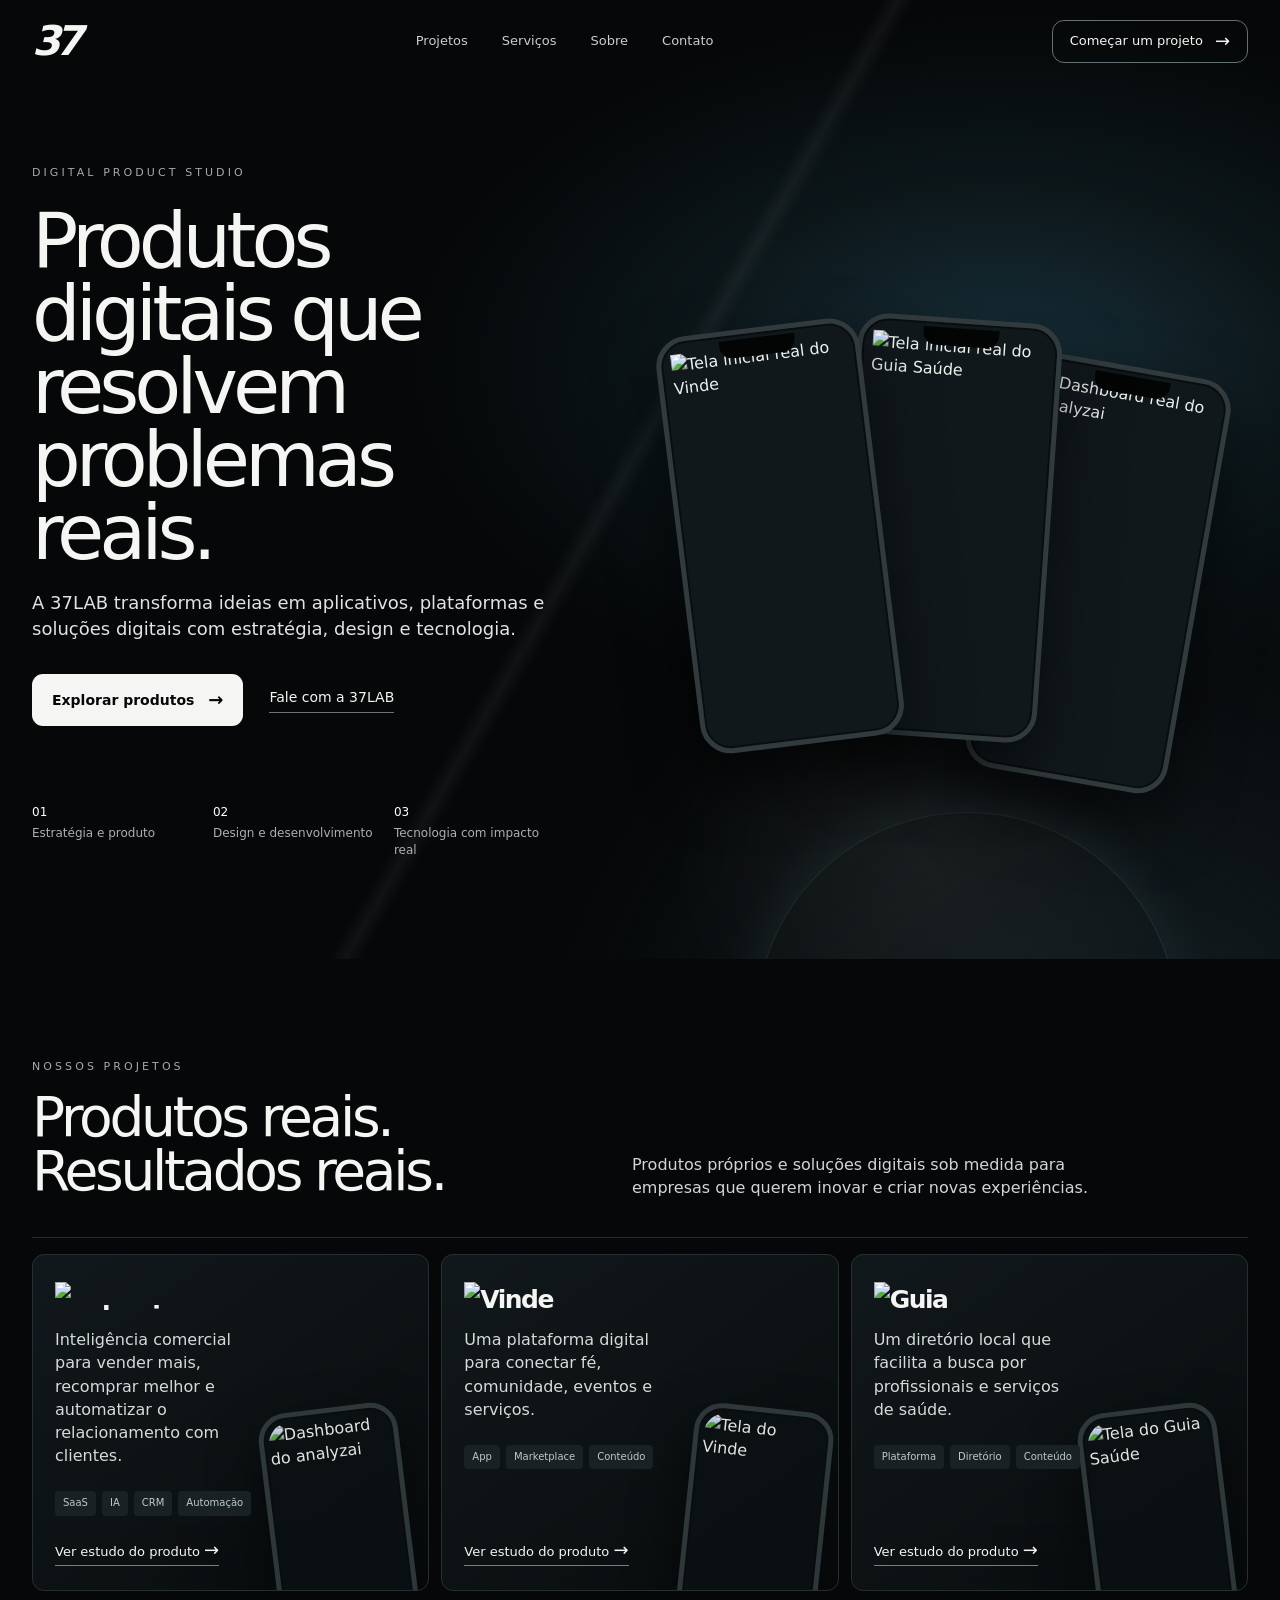
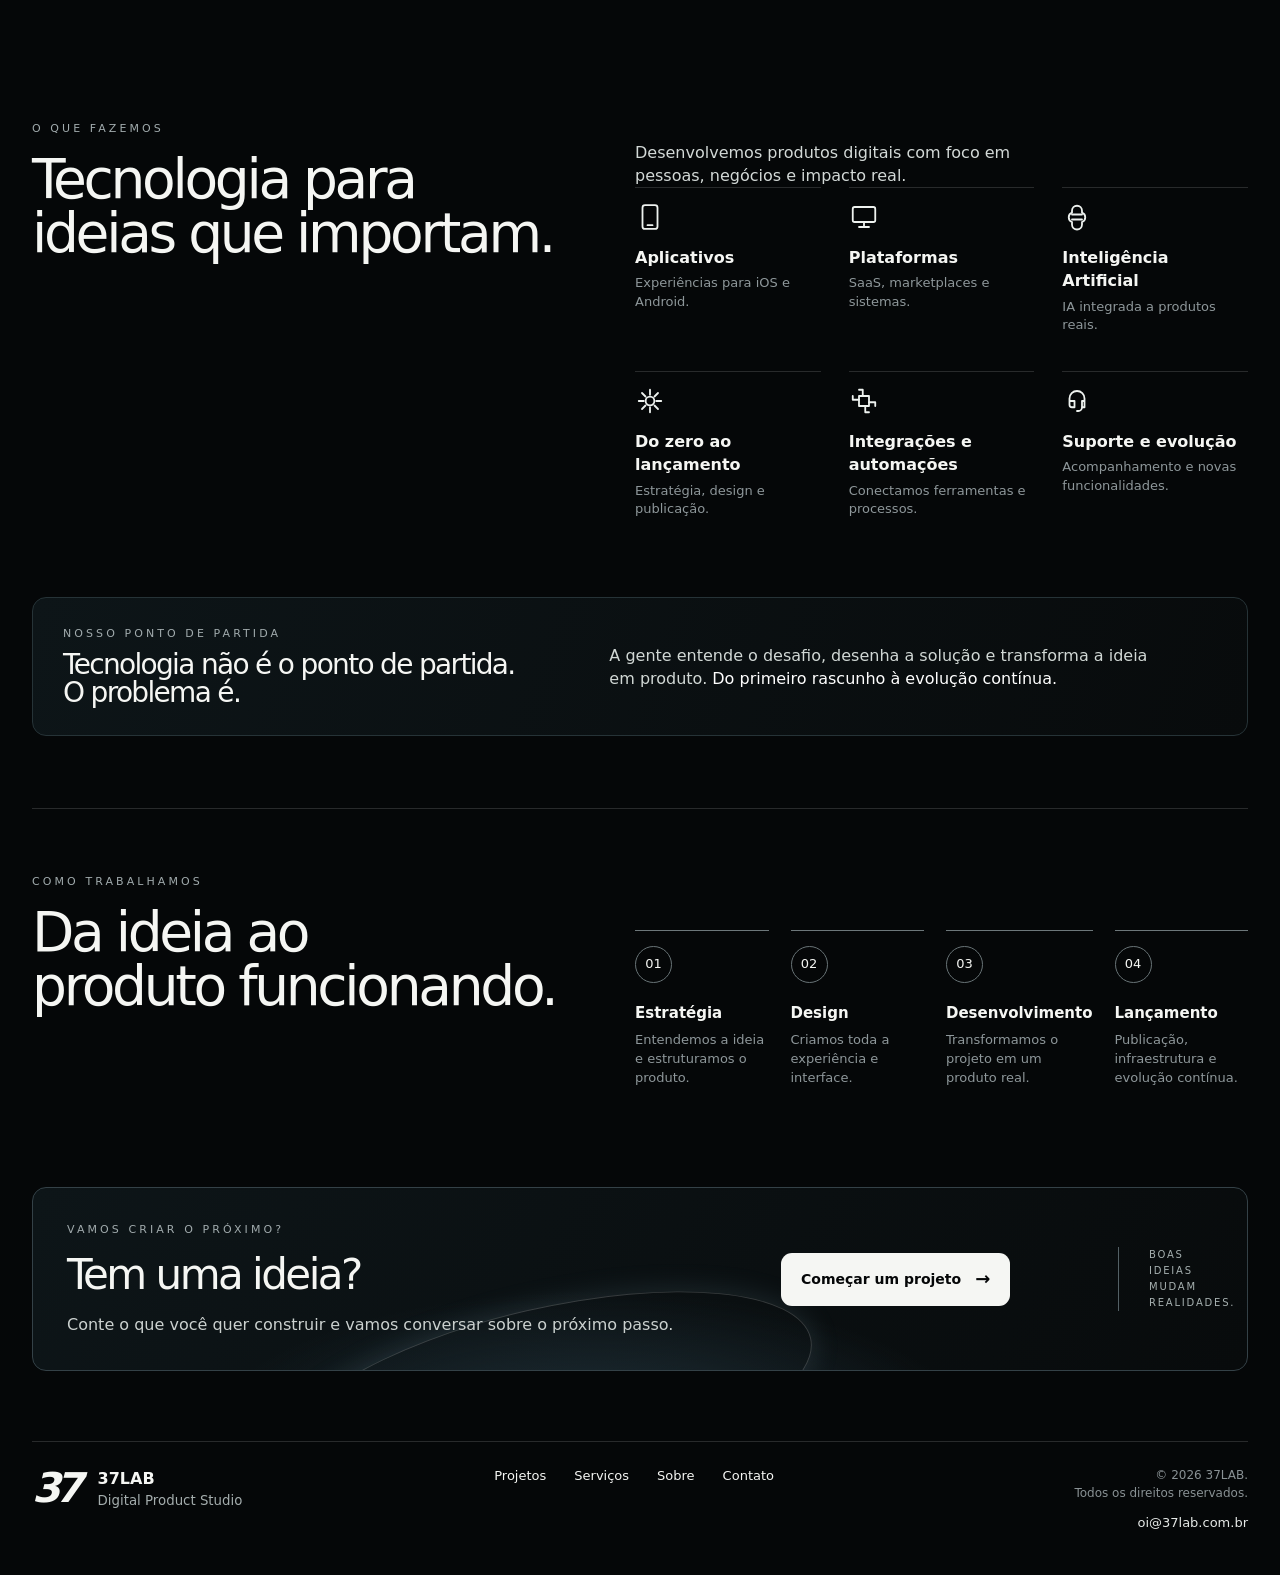
==== public/index.html @ 58f4b23b "analyzai: telas reais do painel no estudo de caso e na home - 9 telas do painel no celular (Dashboar" ====
<!doctype html>
<html lang="pt-BR">
<head>
  <meta charset="UTF-8" />
  <meta name="viewport" content="width=device-width, initial-scale=1.0" />
  <meta name="description" content="37LAB transforma ideias em aplicativos, plataformas e soluções digitais com estratégia, design e tecnologia." />
  <meta name="theme-color" content="#050708" />
  <meta property="og:type" content="website" />
  <meta property="og:title" content="37LAB — Produtos digitais que resolvem problemas reais" />
  <meta property="og:description" content="37LAB transforma ideias em aplicativos, plataformas e soluções digitais com estratégia, design e tecnologia." />
  <meta property="og:site_name" content="37LAB" />
  <meta name="twitter:card" content="summary_large_image" />
  <link rel="canonical" href="https://37lab.com.br/" />
  <link rel="icon" href="/favicon.svg" type="image/svg+xml" />
  <link rel="icon" href="/favicon.ico" sizes="any" />
  <link rel="icon" href="/favicon.png" type="image/png" sizes="192x192" />
  <link rel="apple-touch-icon" href="/favicon.png" sizes="192x192" />
  <link rel="shortcut icon" href="/favicon.ico" />
  <link rel="stylesheet" href="/site-fixes.css" />
  <link rel="stylesheet" href="/home-real.css" />
  <meta property="og:url" content="https://37lab.com.br/" />
  <meta property="og:image" content="https://37lab.com.br/og-image.png" />
  <script type="application/ld+json">
    {"@context":"https://schema.org","@type":"Organization","name":"37LAB","url":"https://37lab.com.br/","description":"Estúdio digital de produtos, aplicativos e plataformas.","email":"oi@37lab.com.br","sameAs":[]}
  </script>
  <!-- Google tag (gtag.js) -->
  <script async src="https://www.googletagmanager.com/gtag/js?id=G-6F1YK4T3TE"></script>
  <script>
    window.dataLayer = window.dataLayer || [];
    function gtag(){dataLayer.push(arguments);}
    gtag('js', new Date());
    gtag('config', 'G-6F1YK4T3TE');
  </script>
  <title>37LAB — Digital Product Studio</title>
  <style>
    :root{--bg:#050708;--surface:#0c1012;--surface2:#101619;--line:rgba(255,255,255,.14);--muted:#8e979a;--white:#f5f6f3;--blue:#5fa8ff;--gold:#cba47b;--max:1240px}
    *{box-sizing:border-box}html{scroll-behavior:smooth}body{margin:0;background:var(--bg);color:var(--white);font-family:Inter,ui-sans-serif,system-ui,-apple-system,BlinkMacSystemFont,"Segoe UI",sans-serif;font-size:16px;line-height:1.45}a{color:inherit;text-decoration:none}button{font:inherit;color:inherit;background:none;border:0;cursor:pointer}.wrap{width:min(var(--max),calc(100% - 64px));margin:0 auto}.eyebrow{font-size:11px;letter-spacing:.28em;text-transform:uppercase;color:#a1abad}.arrow{font-size:18px;line-height:0;transition:transform .25s}.link:hover .arrow,.button:hover .arrow{transform:translateX(4px)}
    header{position:absolute;z-index:5;top:0;left:0;right:0;padding:20px 0}.nav{display:flex;align-items:center;justify-content:space-between}.brand{font-size:41px;line-height:.75;font-weight:900;letter-spacing:-.14em;font-style:italic}.navlinks{display:flex;gap:34px;font-size:13px;color:#dfe3e2}.navlinks a{opacity:.9;transition:opacity .2s}.navlinks a:hover{opacity:1}.outline{border:1px solid #657074;border-radius:12px;padding:11px 17px;font-size:13px;display:inline-flex;gap:12px;align-items:center;transition:background .2s,border-color .2s}.outline:hover{background:#fff;color:#050708;border-color:#fff}
    .hero{min-height:670px;position:relative;overflow:hidden;display:flex;align-items:center;background:radial-gradient(ellipse at 78% 38%,#18303a 0,#0c1619 22%,transparent 42%),radial-gradient(ellipse at 86% 120%,#172226 0,transparent 37%),#050708}.hero:after{content:"";position:absolute;inset:0;opacity:.32;background:linear-gradient(120deg,transparent 48%,rgba(255,255,255,.14) 49%,transparent 50%),radial-gradient(ellipse at 72% 90%,#333 0,transparent 20%);pointer-events:none}.hero-grid{position:relative;z-index:1;display:grid;grid-template-columns:43% 57%;align-items:center;gap:18px;padding-top:65px}.hero-copy{max-width:545px}.hero h1{font-size:clamp(48px,6vw,80px);line-height:.95;letter-spacing:-.065em;font-weight:450;margin:24px 0 20px}.hero p{font-size:18px;color:#e0e4e2;max-width:520px;margin:0 0 32px}.actions{display:flex;gap:26px;align-items:center}.primary{background:var(--white);color:#050708;border-radius:11px;padding:16px 20px;display:inline-flex;align-items:center;gap:14px;font-size:14px;font-weight:600;transition:transform .2s}.primary:hover{transform:translateY(-2px)}.text-link{font-size:14px;border-bottom:1px solid #6c7477;padding-bottom:4px}.hero-note{display:grid;grid-template-columns:repeat(3,1fr);gap:20px;margin-top:78px}.hero-note div{font-size:12px;color:#aab1b1}.hero-note b{display:block;color:#fff;font-weight:500;margin-bottom:3px}
    .phones{position:relative;height:530px;display:flex;align-items:center;justify-content:center;transform:translateX(2%)}.phone{position:absolute;width:205px;height:420px;border-radius:31px;background:#11181c;border:5px solid #313b3e;box-shadow:0 30px 65px rgba(0,0,0,.6),inset 0 0 0 2px #0a0d0e;padding:12px 10px;color:#edf1ee;overflow:hidden}.phone:before{content:"";position:absolute;top:5px;left:50%;transform:translateX(-50%);width:76px;height:18px;border-radius:0 0 13px 13px;background:#030404;z-index:2}.phone.one{transform:rotate(-7deg) translate(-155px,5px);z-index:3}.phone.two{transform:rotate(4deg) translate(15px,15px);z-index:2}.phone.three{transform:rotate(10deg) translate(173px,32px);z-index:1}.screen{height:100%;border-radius:22px;padding:31px 11px 10px;background:linear-gradient(170deg,#1e2d35,#091013 62%);font-size:10px}.screen h3{font-size:19px;letter-spacing:-.05em;margin:11px 0 6px}.screen .small{font-size:9px;color:#b9c0c0}.mini-logo{font-size:16px;font-weight:700}.mini-logo span{color:var(--blue)}.screen-grid{display:grid;grid-template-columns:1fr 1fr;gap:7px;margin-top:22px}.tile{padding:16px 5px 12px;text-align:center;border-radius:7px;background:#f3f4ef;color:#1a2527;font-size:9px}.tile:nth-child(2){color:#5477b9}.tile:nth-child(3){color:#4576cc}.tile:nth-child(4){color:#2c3436}.screen-card{background:#151f24;border-radius:8px;padding:12px;margin-top:14px}.screen-card strong{display:block;font-size:12px;margin-bottom:7px}.chart{height:70px;display:flex;align-items:end;gap:4px;border-bottom:1px solid #40525a;padding:0 7px}.bar{width:15%;background:var(--blue);border-radius:3px 3px 0 0;opacity:.9}.bar:nth-child(1){height:30%}.bar:nth-child(2){height:48%}.bar:nth-child(3){height:42%}.bar:nth-child(4){height:68%}.bar:nth-child(5){height:82%}.bar:nth-child(6){height:100%}.guide .screen{background:linear-gradient(170deg,#10233a,#091013 70%)}.guide .tile{font-size:8px;padding:13px 2px}.guide .screen-card{background:#f0f3f1;color:#17242b}.guide .screen-card strong{font-size:10px}.vinde .screen{background:linear-gradient(155deg,#e8ddd1,#1c1d1b 68%)}.vinde .screen h3{font-size:18px}.vinde .tile{background:#f8f8f5}
    section{padding:100px 0}.section-head{display:grid;grid-template-columns:1fr 1.1fr;gap:40px;align-items:end;margin-bottom:38px}.section-head h2,.split h2{font-size:clamp(35px,4.3vw,57px);line-height:.98;letter-spacing:-.06em;font-weight:450;margin:16px 0 0}.section-head p{color:#d1d6d5;margin:0;max-width:500px}.projects{border-top:1px solid var(--line);padding-top:16px;display:grid;grid-template-columns:repeat(3,1fr);gap:12px}.project{min-height:280px;border:1px solid #263034;border-radius:12px;background:linear-gradient(145deg,#11181b,#090c0d);padding:27px 22px;position:relative;overflow:hidden;transition:transform .25s,border-color .25s}.project:hover{transform:translateY(-5px);border-color:#5b6b70}.project h3{font-size:25px;margin:0 0 18px;letter-spacing:-.06em}.project h3 em{font-style:normal;color:var(--blue)}.project:nth-child(2) h3 em{color:var(--gold)}.project p{max-width:170px;color:#d6dbd9;margin:0}.tags{display:flex;gap:6px;flex-wrap:wrap;margin-top:24px}.tag{font-size:10px;color:#c0c9c8;background:#192125;padding:5px 8px;border-radius:4px}.project .link{position:absolute;bottom:24px;left:22px;font-size:13px;border-bottom:1px solid #778081;padding-bottom:3px}
    .services{padding-top:30px}.split{display:grid;grid-template-columns:1fr 1.15fr;gap:70px;align-items:start}.split p{color:#d3d9d7;max-width:430px;margin:20px 0 0}.service-grid{display:grid;grid-template-columns:repeat(3,1fr);gap:36px 28px}.service{border-top:1px solid var(--line);padding-top:14px}.service .icon{font-size:26px;margin-bottom:14px}.service h3{font-size:16px;margin:0 0 5px}.service p{font-size:13px;color:var(--muted);margin:0}.process{border-top:1px solid var(--line);margin-top:72px;padding-top:65px}.steps{display:grid;grid-template-columns:repeat(4,1fr);gap:22px;margin-top:40px}.step{border-top:1px solid #6d777a;padding-top:15px}.num{display:flex;align-items:center;justify-content:center;width:37px;height:37px;border:1px solid #687376;border-radius:50%;font-size:13px;margin-bottom:20px}.step h3{font-size:15px;margin:0 0 6px}.step p{font-size:13px;color:var(--muted);margin:0;max-width:190px}
    .cta{padding:0 0 54px}.cta-box{border:1px solid #344147;border-radius:14px;min-height:166px;padding:34px;display:flex;align-items:center;justify-content:space-between;gap:24px;overflow:hidden;position:relative;background:radial-gradient(ellipse at 46% 140%,#22343d 0,transparent 42%),linear-gradient(120deg,#0d1518,#080b0c)}.cta-box:after{content:"";position:absolute;width:540px;height:180px;border:1px solid rgba(255,255,255,.18);border-radius:50%;left:20%;bottom:-120px;transform:rotate(-13deg);box-shadow:0 0 30px rgba(155,203,220,.15)}.cta-box>*{position:relative;z-index:1}.cta-box h2{font-size:42px;letter-spacing:-.06em;font-weight:450;margin:7px 0}.cta-box p{color:#cbd1cf;margin:0}.cta-note{font-size:10px;letter-spacing:.18em;text-transform:uppercase;color:#a6b0b0;max-width:95px;line-height:1.6;border-left:1px solid #536065;padding-left:30px}.footer{padding:16px 0 42px}.footer-row{border-top:1px solid var(--line);padding-top:25px;display:grid;grid-template-columns:1.2fr 1fr 1fr;align-items:start;gap:25px}.footer-brand{display:flex;gap:20px;align-items:center}.footer-brand small{color:#a4adad;display:block}.footer-links{display:flex;gap:28px;font-size:13px}.copyright{color:#899194;font-size:12px;text-align:right}.social{display:flex;gap:16px;justify-content:flex-end;margin-top:12px}.social a{font-size:13px;color:#e5e8e6}
    @media(max-width:900px){.wrap{width:min(var(--max),calc(100% - 36px))}.navlinks{display:none}.hero{min-height:930px;align-items:start}.hero-grid{display:block;padding-top:125px}.hero-copy{max-width:600px}.hero h1{font-size:clamp(52px,12vw,76px)}.hero p{font-size:16px}.phones{height:450px;margin-top:15px;transform:translateX(7%)}.phone{width:160px;height:330px;border-radius:25px}.phone.one{transform:rotate(-7deg) translate(-110px,5px)}.phone.two{transform:rotate(4deg) translate(5px,15px)}.phone.three{transform:rotate(10deg) translate(120px,32px)}.screen{border-radius:17px;padding:24px 7px 8px;font-size:8px}.screen h3{font-size:14px}.screen-grid{gap:4px;margin-top:13px}.tile{padding:10px 2px 8px;font-size:7px}.section-head,.split{grid-template-columns:1fr;gap:18px}.projects{grid-template-columns:1fr}.project{min-height:250px}.service-grid{grid-template-columns:repeat(2,1fr)}.steps{grid-template-columns:repeat(2,1fr);gap:28px}.cta-box{align-items:flex-start;flex-direction:column}.cta-note{border-left:0;border-top:1px solid #536065;padding:13px 0 0;max-width:none}.footer-row{grid-template-columns:1fr}.copyright{text-align:left}.social{justify-content:flex-start}}
    .menu-toggle{display:none;width:42px;height:38px;border:1px solid #657074;border-radius:10px;align-items:center;justify-content:center;font-size:20px}.mobile-menu{display:none}.reveal{opacity:0;transform:translateY(22px);transition:opacity .8s ease,transform .8s ease}.reveal.is-visible{opacity:1;transform:none}.project,.service,.step{transition:transform .35s ease,border-color .35s ease,background .35s ease}.project:hover{box-shadow:0 18px 45px rgba(0,0,0,.25)}.service:hover{transform:translateY(-5px)}.service:hover .icon{color:var(--blue)}.icon{width:30px;height:30px;color:#eef2ef}.icon svg{display:block;width:100%;height:100%;fill:none;stroke:currentColor;stroke-width:1.45;stroke-linecap:round;stroke-linejoin:round}.bar{animation:grow 1.2s cubic-bezier(.2,.75,.25,1) both;transform-origin:bottom}.bar:nth-child(2){animation-delay:.08s}.bar:nth-child(3){animation-delay:.16s}.bar:nth-child(4){animation-delay:.24s}.bar:nth-child(5){animation-delay:.32s}.bar:nth-child(6){animation-delay:.4s}@keyframes grow{from{transform:scaleY(0)}to{transform:scaleY(1)}}@keyframes float{0%,100%{translate:0 0}50%{translate:0 -8px}}.phone.one{animation:float 6s ease-in-out infinite}.phone.two{animation:float 6s ease-in-out -1.5s infinite}.phone.three{animation:float 6s ease-in-out -3s infinite}.hero:before{content:"";position:absolute;width:420px;height:420px;border-radius:50%;border:1px solid rgba(130,190,205,.14);right:8%;bottom:-275px;box-shadow:0 0 55px rgba(140,200,220,.1);transform:rotate(-20deg);pointer-events:none}.positioning{margin-top:78px;border:1px solid #263337;border-radius:14px;padding:28px 30px;background:linear-gradient(110deg,#0d1518,#080b0c);display:grid;grid-template-columns:1fr 1.2fr;gap:40px;align-items:center}.positioning h3{font-size:28px;line-height:1;letter-spacing:-.06em;font-weight:450;margin:9px 0 0}.positioning p{color:#d1d8d5;max-width:560px;margin:0;font-size:16px}.positioning p strong{color:#fff;font-weight:500}.primary:focus-visible,.outline:focus-visible,.text-link:focus-visible,.navlinks a:focus-visible,.menu-toggle:focus-visible{outline:2px solid var(--blue);outline-offset:4px}
    @media(max-width:900px){.menu-toggle{display:inline-flex}.navlinks{display:none}.mobile-menu{position:absolute;top:69px;left:18px;right:18px;padding:12px;border:1px solid #2f3b3f;border-radius:13px;background:rgba(8,12,14,.96);box-shadow:0 20px 50px rgba(0,0,0,.4)}.mobile-menu.open{display:grid}.mobile-menu a{padding:13px 10px;border-bottom:1px solid rgba(255,255,255,.08);font-size:14px}.mobile-menu a:last-child{border-bottom:0}.hero:before{right:-180px}.positioning{grid-template-columns:1fr;gap:14px;margin-top:54px}}
    @media(max-width:520px){.wrap{width:calc(100% - 28px)}header{padding:15px 0}.brand{font-size:34px}.outline{padding:9px 11px;font-size:11px}.hero{min-height:820px}.hero-grid{padding-top:100px}.hero h1{font-size:49px}.actions{align-items:flex-start;flex-direction:column;gap:17px}.hero-note{margin-top:48px;gap:8px}.hero-note div{font-size:10px}.phones{height:350px;margin-top:0;transform:translateX(11%)}.phone{width:124px;height:255px;border-width:3px;border-radius:19px;padding:7px}.phone.one{transform:rotate(-7deg) translate(-83px,5px)}.phone.two{transform:rotate(4deg) translate(4px,15px)}.phone.three{transform:rotate(10deg) translate(88px,27px)}.screen{border-radius:14px;padding:18px 5px 5px}.screen h3{font-size:11px;margin:7px 0 4px}.mini-logo{font-size:11px}.screen-card{padding:6px;margin-top:7px}.screen-card strong{font-size:8px}.chart{height:42px}.section-head h2,.split h2{font-size:42px}.section-head p{font-size:14px}.service-grid{grid-template-columns:1fr}.steps{grid-template-columns:1fr}.positioning{padding:22px}.positioning h3{font-size:25px}.positioning p{font-size:14px}.cta-box{padding:24px}.cta-box h2{font-size:37px}.footer-links{flex-wrap:wrap;gap:15px}}
    body{overflow-x:hidden}.project h3,.project p,.project .tags{position:relative;z-index:2}.project .link{z-index:3}.project-art{position:absolute;right:16px;bottom:-96px;width:140px;border:5px solid #313b3e;border-radius:28px;padding:5px;background:#0b1113;transform:rotate(-7deg);box-shadow:0 22px 50px rgba(0,0,0,.6),inset 0 0 0 2px #0a0d0e;transition:transform .45s ease}.project-art img{display:block;width:100%;height:auto;border-radius:21px}.project:nth-child(2) .project-art{transform:rotate(6deg)}.project:hover .project-art{transform:rotate(-4deg) translateY(-10px)}.project:nth-child(2):hover .project-art{transform:rotate(3deg) translateY(-10px)}.project-art{z-index:0;opacity:.92}.project .tags{max-width:215px}.project p{max-width:205px}.service p{max-width:240px}.hero-copy,.section-head,.split,.cta-box,.footer-row{min-width:0}@media(max-width:700px){.project{padding-bottom:78px}.project-art{right:14px;bottom:-70px;width:112px;border-width:4px;border-radius:22px;padding:4px;opacity:.9}.project-art img{border-radius:16px}.project .link{bottom:22px}.section-head h2,.split h2{max-width:100%;overflow-wrap:anywhere}.cta-box .primary{max-width:100%;white-space:normal}}
    .project h3 .product-logo{display:block;height:28px;width:auto}.project{padding-bottom:74px}@media(min-width:901px) and (max-width:1240px){.project{padding-bottom:180px}.project .link{position:relative;left:auto;bottom:auto;display:inline-block;margin-top:24px}.project-art{width:118px;right:22px;bottom:-110px;border-width:4px;border-radius:24px;padding:4px}.project-art img{border-radius:18px}}
    @media(prefers-reduced-motion:reduce){html{scroll-behavior:auto}.reveal{opacity:1;transform:none;transition:none}.phone,.bar{animation:none}.project-art{transition:none}.project,.service,.step,.primary{transition:none}}
  </style>

  <meta property="og:locale" content="pt_BR">
  <meta property="og:image:width" content="1200">
  <meta property="og:image:height" content="630">
  <meta property="og:image:alt" content="37LAB — Digital Product Studio">
</head>
<body>
  <header><div class="wrap nav"><a class="brand" href="#top" aria-label="37LAB">37</a><nav class="navlinks"><a href="#projetos">Projetos</a><a href="#servicos">Serviços</a><a href="/sobre/">Sobre</a><a href="/contato/">Contato</a></nav><a class="outline" href="/contato/">Começar um projeto <span class="arrow">→</span></a><button class="menu-toggle" aria-label="Abrir menu" aria-expanded="false">☰</button></div><nav class="mobile-menu" aria-label="Menu mobile"><a href="#projetos">Projetos</a><a href="#servicos">Serviços</a><a href="/sobre/">Sobre</a><a href="/contato/">Contato</a></nav></header>
  <main id="top">
    <section class="hero"><div class="wrap hero-grid"><div class="hero-copy"><div class="eyebrow">Digital product studio</div><h1>Produtos digitais que resolvem problemas reais.</h1><p>A 37LAB transforma ideias em aplicativos, plataformas e soluções digitais com estratégia, design e tecnologia.</p><div class="actions"><a class="primary" href="#projetos">Explorar produtos <span class="arrow">→</span></a><a class="text-link" href="/contato/">Fale com a 37LAB</a></div><div class="hero-note"><div><b>01</b>Estratégia e produto</div><div><b>02</b>Design e desenvolvimento</div><div><b>03</b>Tecnologia com impacto real</div></div></div><div class="phones" aria-label="Mockups dos produtos Vinde, analyzai e Guia Saúde"><div class="phone one real-home-screen"><img src="/projetos/vinde/vinde-hoje.webp" alt="Tela inicial real do Vinde"></div><div class="phone two real-home-screen"><img src="/projetos/guia-saude/guia-home.webp" alt="Tela inicial real do Guia Saúde"></div><div class="phone three real-home-screen"><img src="/projetos/analyzai/az-app-dashboard.webp" alt="Dashboard real do analyzai"></div></div></div></section>
    <section id="projetos"><div class="wrap"><div class="section-head"><div><div class="eyebrow">Nossos projetos</div><h2>Produtos reais.<br>Resultados reais.</h2></div><p>Produtos próprios e soluções digitais sob medida para empresas que querem inovar e criar novas experiências.</p></div><div class="projects"><article class="project"><h3><img class="product-logo" src="/logos/analyzai.svg" alt="analyzai" width="112" height="28"></h3><p>Inteligência comercial para vender mais, recomprar melhor e automatizar o relacionamento com clientes.</p><div class="tags"><span class="tag">SaaS</span><span class="tag">IA</span><span class="tag">CRM</span><span class="tag">Automação</span></div><a class="link" href="projetos/analyzai/">Ver estudo do produto <span class="arrow">→</span></a><div class="project-art"><img src="/projetos/analyzai/az-app-dashboard.webp" alt="Dashboard do analyzai" loading="lazy" width="784" height="1692"></div></article><article class="project"><h3><img class="product-logo" src="/logos/vinde.svg" alt="Vinde" width="124" height="30"></h3><p>Uma plataforma digital para conectar fé, comunidade, eventos e serviços.</p><div class="tags"><span class="tag">App</span><span class="tag">Marketplace</span><span class="tag">Conteúdo</span></div><a class="link" href="projetos/vinde/">Ver estudo do produto <span class="arrow">→</span></a><div class="project-art"><img src="/projetos/vinde/vinde-hoje.webp" alt="Tela do Vinde" loading="lazy" width="784" height="1692"></div></article><article class="project"><h3><img class="product-logo" src="/logos/guia-saude.svg" alt="Guia Saúde" width="142" height="30"></h3><p>Um diretório local que facilita a busca por profissionais e serviços de saúde.</p><div class="tags"><span class="tag">Plataforma</span><span class="tag">Diretório</span><span class="tag">Conteúdo</span></div><a class="link" href="projetos/guia-saude/">Ver estudo do produto <span class="arrow">→</span></a><div class="project-art"><img src="/projetos/guia-saude/guia-home.webp" alt="Tela do Guia Saúde" loading="lazy" width="784" height="1692"></div></article></div></div></section>
    <section id="servicos" class="services"><div class="wrap"><div class="split"><div><div class="eyebrow">O que fazemos</div><h2>Tecnologia para ideias que importam.</h2></div><div><p>Desenvolvemos produtos digitais com foco em pessoas, negócios e impacto real.</p><div class="service-grid"><div class="service"><div class="icon"><svg viewBox="0 0 24 24"><rect x="6" y="2.5" width="12" height="19" rx="2"/><path d="M10 18.5h4"/></svg></div><h3>Aplicativos</h3><p>Experiências para iOS e Android.</p></div><div class="service"><div class="icon"><svg viewBox="0 0 24 24"><rect x="3" y="4" width="18" height="12" rx="1.5"/><path d="M8 20h8M12 16v4"/></svg></div><h3>Plataformas</h3><p>SaaS, marketplaces e sistemas.</p></div><div class="service"><div class="icon"><svg viewBox="0 0 24 24"><path d="M12 3a4 4 0 0 0-4 4v1.5a4 4 0 0 0 0 7.5V18a4 4 0 0 0 8 0v-2a4 4 0 0 0 0-7.5V7a4 4 0 0 0-4-4Z"/><path d="M8 10h8M8 14h8"/></svg></div><h3>Inteligência Artificial</h3><p>IA integrada a produtos reais.</p></div><div class="service"><div class="icon"><svg viewBox="0 0 24 24"><path d="M12 3v4M12 17v4M3 12h4M17 12h4M5.6 5.6l2.8 2.8M15.6 15.6l2.8 2.8M18.4 5.6l-2.8 2.8M8.4 15.6l-2.8 2.8"/><circle cx="12" cy="12" r="3.5"/></svg></div><h3>Do zero ao lançamento</h3><p>Estratégia, design e publicação.</p></div><div class="service"><div class="icon"><svg viewBox="0 0 24 24"><path d="M8 8h8v8H8z"/><path d="M3 8v3h5M21 16v-3h-5M8 3h3v5M16 21h-3v-5"/></svg></div><h3>Integrações e automações</h3><p>Conectamos ferramentas e processos.</p></div><div class="service"><div class="icon"><svg viewBox="0 0 24 24"><path d="M18 10a6 6 0 0 0-12 0v5a2 2 0 0 0 2 2h2v-5H6M18 10v7h-2v-5h2M16 17a3 3 0 0 1-3 3h-1"/></svg></div><h3>Suporte e evolução</h3><p>Acompanhamento e novas funcionalidades.</p></div></div></div></div><div class="positioning"><div><div class="eyebrow">Nosso ponto de partida</div><h3>Tecnologia não é o ponto de partida.<br>O problema é.</h3></div><p>A gente entende o desafio, desenha a solução e transforma a ideia em produto. <strong>Do primeiro rascunho à evolução contínua.</strong></p></div><div class="process" id="sobre"><div class="eyebrow">Como trabalhamos</div><div class="split"><h2>Da ideia ao<br>produto funcionando.</h2><div class="steps"><div class="step"><div class="num">01</div><h3>Estratégia</h3><p>Entendemos a ideia e estruturamos o produto.</p></div><div class="step"><div class="num">02</div><h3>Design</h3><p>Criamos toda a experiência e interface.</p></div><div class="step"><div class="num">03</div><h3>Desenvolvimento</h3><p>Transformamos o projeto em um produto real.</p></div><div class="step"><div class="num">04</div><h3>Lançamento</h3><p>Publicação, infraestrutura e evolução contínua.</p></div></div></div></div></div></section>
    <section id="contato" class="cta"><div class="wrap"><div class="cta-box"><div><div class="eyebrow">Vamos criar o próximo?</div><h2>Tem uma ideia?</h2><p>Conte o que você quer construir e vamos conversar sobre o próximo passo.</p></div><a class="primary" href="/contato/">Começar um projeto <span class="arrow">→</span></a><div class="cta-note">Boas ideias<br>mudam<br>realidades.</div></div></div></section>
  </main>
  <footer class="footer"><div class="wrap footer-row"><div class="footer-brand"><div class="brand">37</div><div><strong>37LAB</strong><small>Digital Product Studio</small></div></div><nav class="footer-links"><a href="#projetos">Projetos</a><a href="#servicos">Serviços</a><a href="/sobre/">Sobre</a><a href="/contato/">Contato</a></nav><div class="copyright"><div>© 2026 37LAB.<br>Todos os direitos reservados.</div><div class="social"><a href="mailto:oi@37lab.com.br">oi@37lab.com.br</a></div></div></div></footer>
  <script>
    const menuButton=document.querySelector('.menu-toggle');
    const mobileMenu=document.querySelector('.mobile-menu');
    menuButton?.addEventListener('click',()=>{const open=mobileMenu.classList.toggle('open');menuButton.setAttribute('aria-expanded',open);menuButton.textContent=open?'×':'☰'});
    mobileMenu?.querySelectorAll('a').forEach(link=>link.addEventListener('click',()=>{mobileMenu.classList.remove('open');menuButton.setAttribute('aria-expanded','false');menuButton.textContent='☰'}));
    document.querySelectorAll('a[href^="#projetos"],a[href*="/projetos/"]').forEach(link=>link.addEventListener('click',()=>window.gtag&&gtag('event','view_project',{project_link:link.getAttribute('href')})));
    document.querySelectorAll('a[href="/contato/"],a[href^="mailto:"]').forEach(link=>link.addEventListener('click',()=>window.gtag&&gtag('event','contact_click',{contact_target:link.getAttribute('href')})));
    const revealItems=document.querySelectorAll('section,.project,.service,.step,.cta-box');
    revealItems.forEach((item,index)=>{item.classList.add('reveal');item.style.transitionDelay=(index%5)*70+'ms'});
    const observer=new IntersectionObserver(entries=>entries.forEach(entry=>{if(entry.isIntersecting){entry.target.classList.add('is-visible');observer.unobserve(entry.target)}}),{threshold:.12});
    revealItems.forEach(item=>observer.observe(item));
    const phones=document.querySelector('.phones');
    if(phones && matchMedia('(pointer:fine)').matches && !matchMedia('(prefers-reduced-motion: reduce)').matches){phones.addEventListener('pointermove',event=>{const r=phones.getBoundingClientRect();const x=(event.clientX-r.left)/r.width-.5;const y=(event.clientY-r.top)/r.height-.5;phones.style.transform=`translateX(2%) rotateY(${x*3}deg) rotateX(${-y*2}deg)`});phones.addEventListener('pointerleave',()=>phones.style.transform='translateX(2%)')}
  </script>
  <script src="/legal-links.js" defer></script>
</body>
</html>
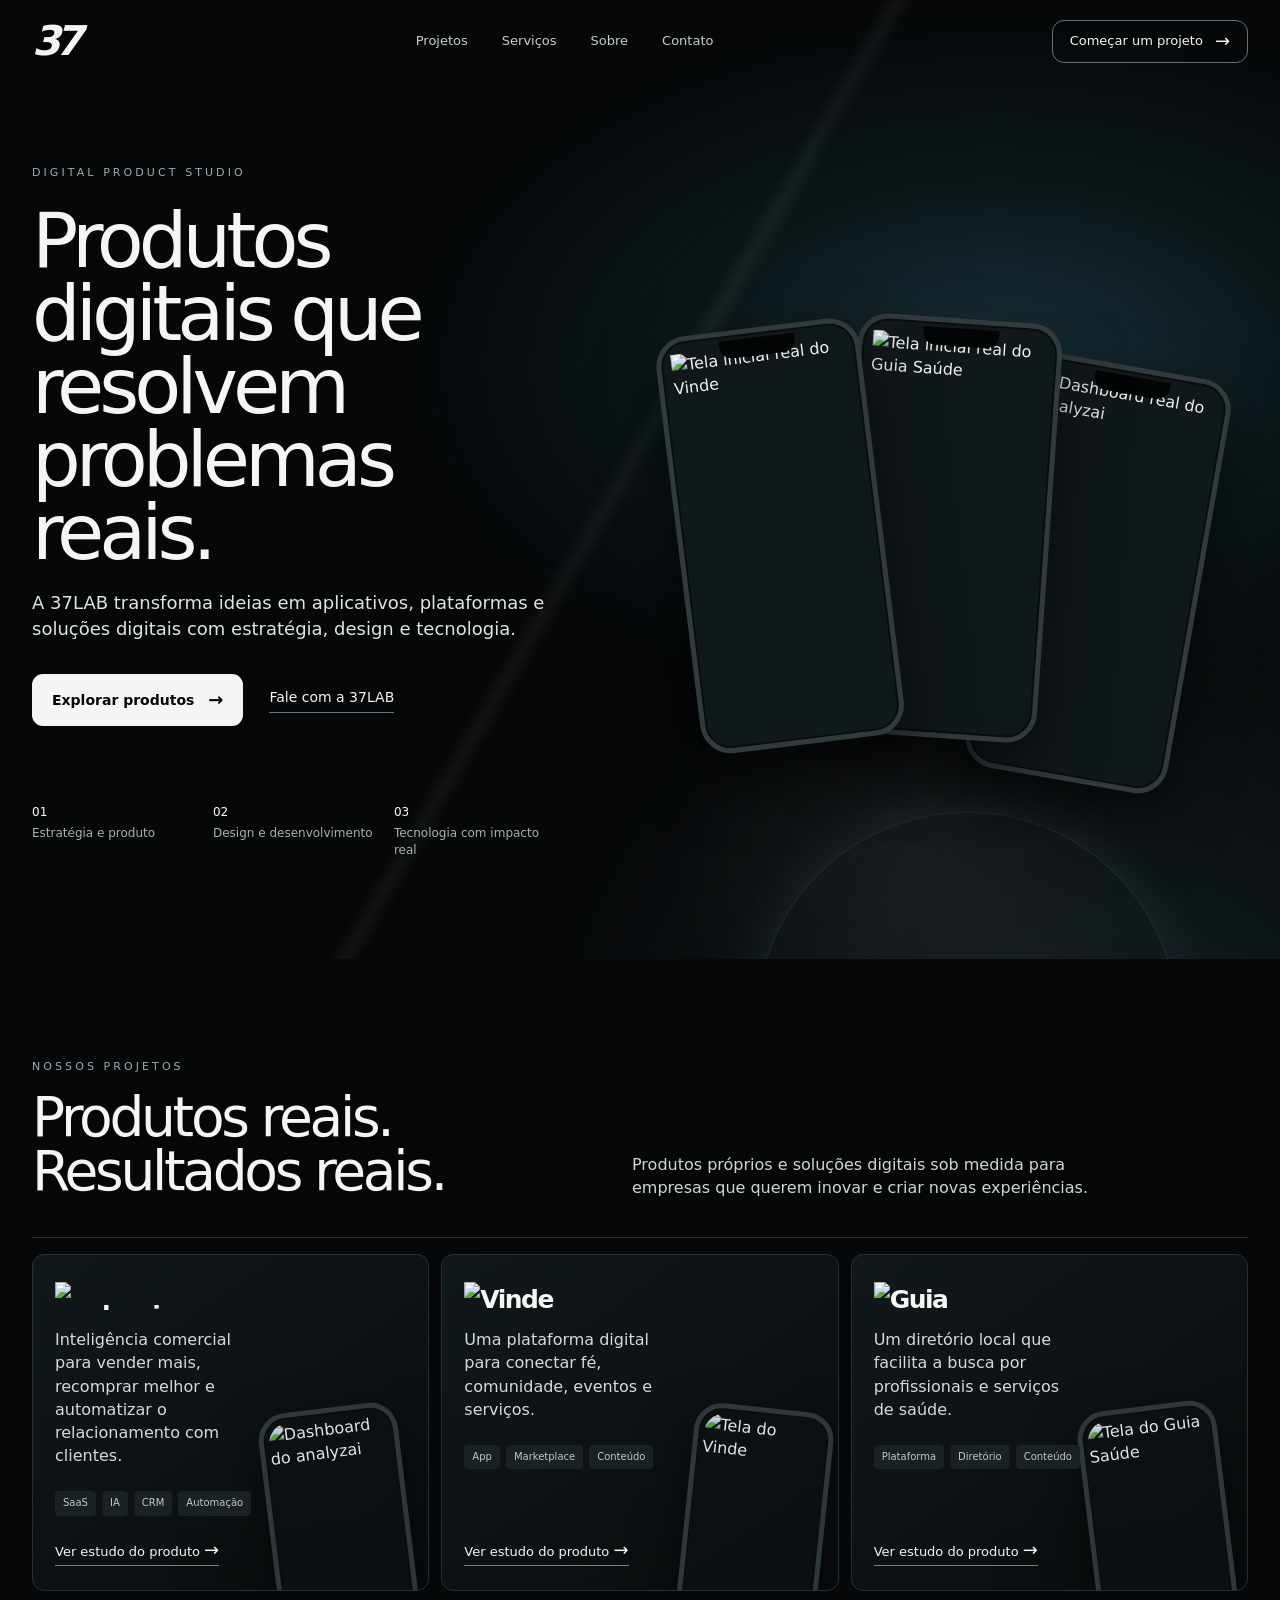
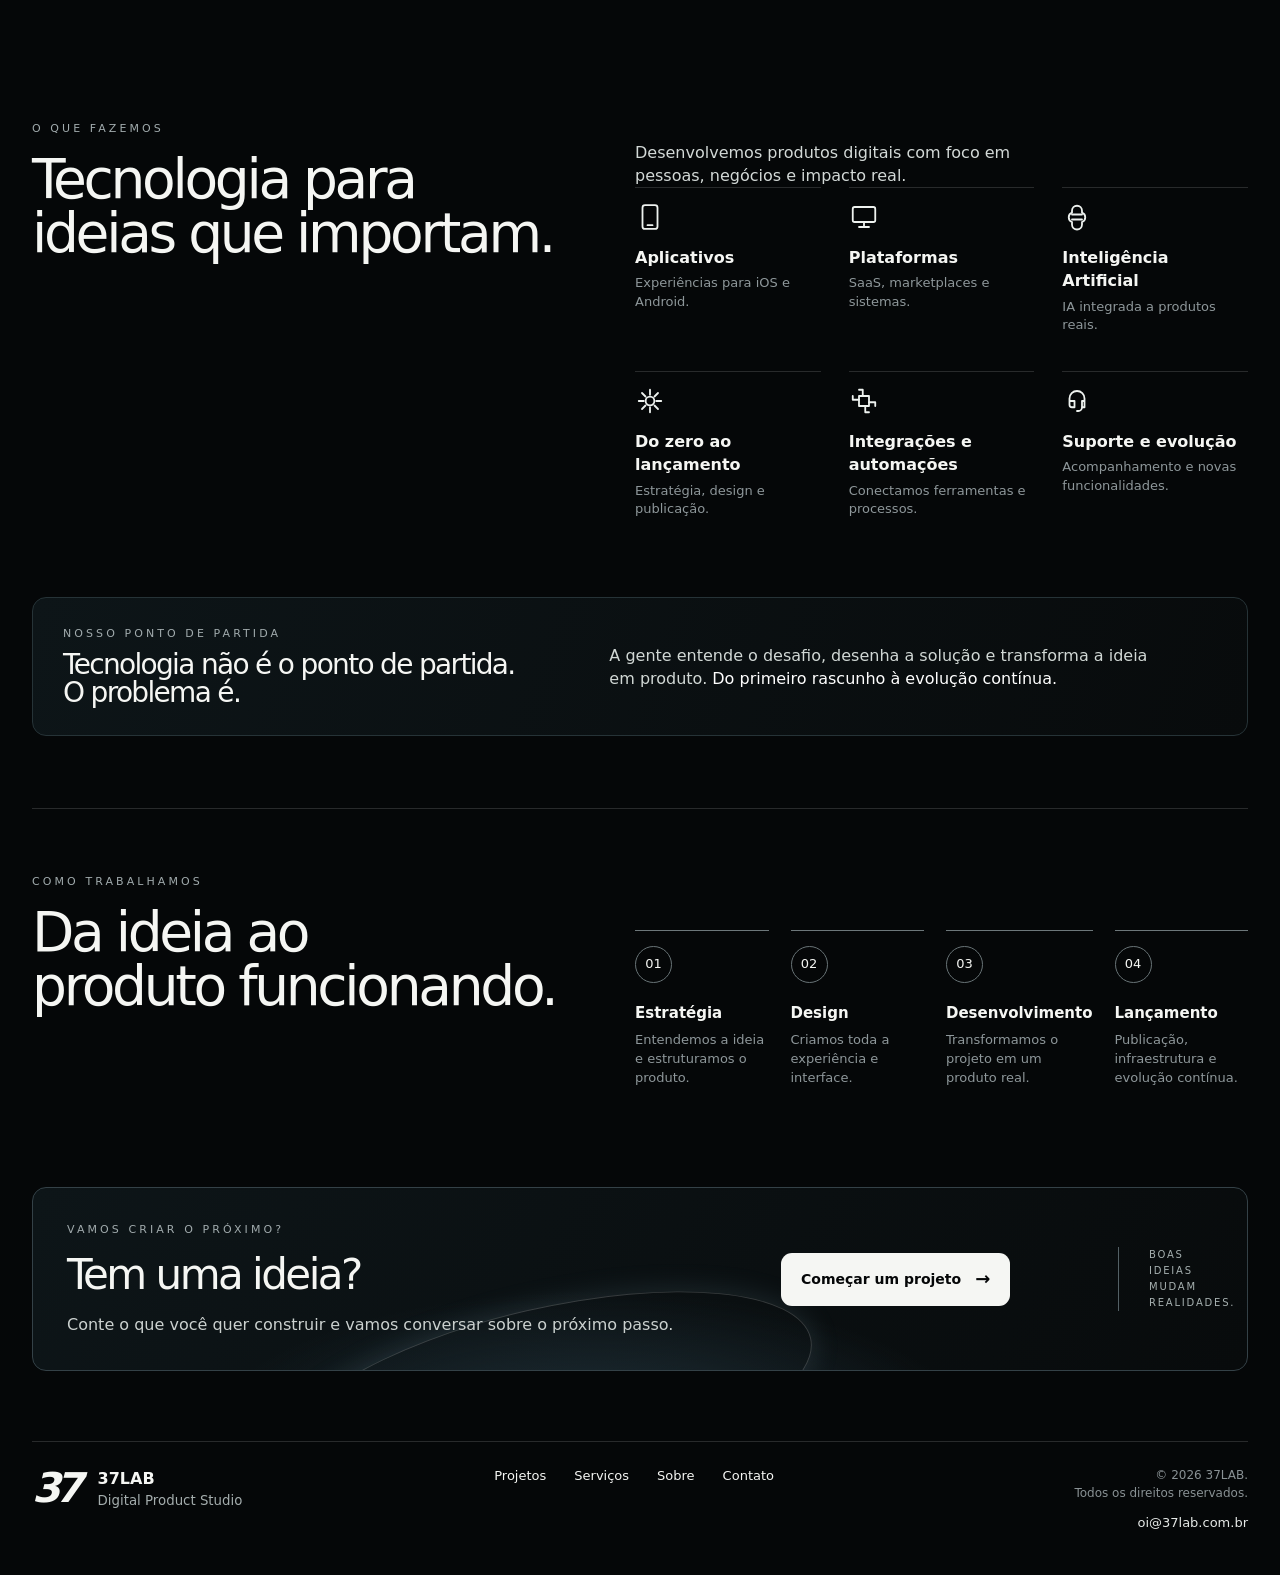
==== commit e0e7a5b7: "Guia Saúde: usa as telas do app enviadas - Substitui as capturas do site pelas 5 telas do app (iníci" ====
--- a/public/index.html
+++ b/public/index.html
@@ -58,8 +58,8 @@
 <body>
   <header><div class="wrap nav"><a class="brand" href="#top" aria-label="37LAB">37</a><nav class="navlinks"><a href="#projetos">Projetos</a><a href="#servicos">Serviços</a><a href="/sobre/">Sobre</a><a href="/contato/">Contato</a></nav><a class="outline" href="/contato/">Começar um projeto <span class="arrow">→</span></a><button class="menu-toggle" aria-label="Abrir menu" aria-expanded="false">☰</button></div><nav class="mobile-menu" aria-label="Menu mobile"><a href="#projetos">Projetos</a><a href="#servicos">Serviços</a><a href="/sobre/">Sobre</a><a href="/contato/">Contato</a></nav></header>
   <main id="top">
-    <section class="hero"><div class="wrap hero-grid"><div class="hero-copy"><div class="eyebrow">Digital product studio</div><h1>Produtos digitais que resolvem problemas reais.</h1><p>A 37LAB transforma ideias em aplicativos, plataformas e soluções digitais com estratégia, design e tecnologia.</p><div class="actions"><a class="primary" href="#projetos">Explorar produtos <span class="arrow">→</span></a><a class="text-link" href="/contato/">Fale com a 37LAB</a></div><div class="hero-note"><div><b>01</b>Estratégia e produto</div><div><b>02</b>Design e desenvolvimento</div><div><b>03</b>Tecnologia com impacto real</div></div></div><div class="phones" aria-label="Mockups dos produtos Vinde, analyzai e Guia Saúde"><div class="phone one real-home-screen"><img src="/projetos/vinde/vinde-hoje.webp" alt="Tela inicial real do Vinde"></div><div class="phone two real-home-screen"><img src="/projetos/guia-saude/guia-home.webp" alt="Tela inicial real do Guia Saúde"></div><div class="phone three real-home-screen"><img src="/projetos/analyzai/az-app-dashboard.webp" alt="Dashboard real do analyzai"></div></div></div></section>
-    <section id="projetos"><div class="wrap"><div class="section-head"><div><div class="eyebrow">Nossos projetos</div><h2>Produtos reais.<br>Resultados reais.</h2></div><p>Produtos próprios e soluções digitais sob medida para empresas que querem inovar e criar novas experiências.</p></div><div class="projects"><article class="project"><h3><img class="product-logo" src="/logos/analyzai.svg" alt="analyzai" width="112" height="28"></h3><p>Inteligência comercial para vender mais, recomprar melhor e automatizar o relacionamento com clientes.</p><div class="tags"><span class="tag">SaaS</span><span class="tag">IA</span><span class="tag">CRM</span><span class="tag">Automação</span></div><a class="link" href="projetos/analyzai/">Ver estudo do produto <span class="arrow">→</span></a><div class="project-art"><img src="/projetos/analyzai/az-app-dashboard.webp" alt="Dashboard do analyzai" loading="lazy" width="784" height="1692"></div></article><article class="project"><h3><img class="product-logo" src="/logos/vinde.svg" alt="Vinde" width="124" height="30"></h3><p>Uma plataforma digital para conectar fé, comunidade, eventos e serviços.</p><div class="tags"><span class="tag">App</span><span class="tag">Marketplace</span><span class="tag">Conteúdo</span></div><a class="link" href="projetos/vinde/">Ver estudo do produto <span class="arrow">→</span></a><div class="project-art"><img src="/projetos/vinde/vinde-hoje.webp" alt="Tela do Vinde" loading="lazy" width="784" height="1692"></div></article><article class="project"><h3><img class="product-logo" src="/logos/guia-saude.svg" alt="Guia Saúde" width="142" height="30"></h3><p>Um diretório local que facilita a busca por profissionais e serviços de saúde.</p><div class="tags"><span class="tag">Plataforma</span><span class="tag">Diretório</span><span class="tag">Conteúdo</span></div><a class="link" href="projetos/guia-saude/">Ver estudo do produto <span class="arrow">→</span></a><div class="project-art"><img src="/projetos/guia-saude/guia-home.webp" alt="Tela do Guia Saúde" loading="lazy" width="784" height="1692"></div></article></div></div></section>
+    <section class="hero"><div class="wrap hero-grid"><div class="hero-copy"><div class="eyebrow">Digital product studio</div><h1>Produtos digitais que resolvem problemas reais.</h1><p>A 37LAB transforma ideias em aplicativos, plataformas e soluções digitais com estratégia, design e tecnologia.</p><div class="actions"><a class="primary" href="#projetos">Explorar produtos <span class="arrow">→</span></a><a class="text-link" href="/contato/">Fale com a 37LAB</a></div><div class="hero-note"><div><b>01</b>Estratégia e produto</div><div><b>02</b>Design e desenvolvimento</div><div><b>03</b>Tecnologia com impacto real</div></div></div><div class="phones" aria-label="Mockups dos produtos Vinde, analyzai e Guia Saúde"><div class="phone one real-home-screen"><img src="/projetos/vinde/vinde-hoje.webp" alt="Tela inicial real do Vinde"></div><div class="phone two real-home-screen"><img src="/projetos/guia-saude/gs-home.webp" alt="Tela inicial real do Guia Saúde"></div><div class="phone three real-home-screen"><img src="/projetos/analyzai/az-app-dashboard.webp" alt="Dashboard real do analyzai"></div></div></div></section>
+    <section id="projetos"><div class="wrap"><div class="section-head"><div><div class="eyebrow">Nossos projetos</div><h2>Produtos reais.<br>Resultados reais.</h2></div><p>Produtos próprios e soluções digitais sob medida para empresas que querem inovar e criar novas experiências.</p></div><div class="projects"><article class="project"><h3><img class="product-logo" src="/logos/analyzai.svg" alt="analyzai" width="112" height="28"></h3><p>Inteligência comercial para vender mais, recomprar melhor e automatizar o relacionamento com clientes.</p><div class="tags"><span class="tag">SaaS</span><span class="tag">IA</span><span class="tag">CRM</span><span class="tag">Automação</span></div><a class="link" href="projetos/analyzai/">Ver estudo do produto <span class="arrow">→</span></a><div class="project-art"><img src="/projetos/analyzai/az-app-dashboard.webp" alt="Dashboard do analyzai" loading="lazy" width="784" height="1692"></div></article><article class="project"><h3><img class="product-logo" src="/logos/vinde.svg" alt="Vinde" width="124" height="30"></h3><p>Uma plataforma digital para conectar fé, comunidade, eventos e serviços.</p><div class="tags"><span class="tag">App</span><span class="tag">Marketplace</span><span class="tag">Conteúdo</span></div><a class="link" href="projetos/vinde/">Ver estudo do produto <span class="arrow">→</span></a><div class="project-art"><img src="/projetos/vinde/vinde-hoje.webp" alt="Tela do Vinde" loading="lazy" width="784" height="1692"></div></article><article class="project"><h3><img class="product-logo" src="/logos/guia-saude.svg" alt="Guia Saúde" width="142" height="30"></h3><p>Um diretório local que facilita a busca por profissionais e serviços de saúde.</p><div class="tags"><span class="tag">Plataforma</span><span class="tag">Diretório</span><span class="tag">Conteúdo</span></div><a class="link" href="projetos/guia-saude/">Ver estudo do produto <span class="arrow">→</span></a><div class="project-art"><img src="/projetos/guia-saude/gs-home.webp" alt="Tela do Guia Saúde" loading="lazy" width="784" height="1703"></div></article></div></div></section>
     <section id="servicos" class="services"><div class="wrap"><div class="split"><div><div class="eyebrow">O que fazemos</div><h2>Tecnologia para ideias que importam.</h2></div><div><p>Desenvolvemos produtos digitais com foco em pessoas, negócios e impacto real.</p><div class="service-grid"><div class="service"><div class="icon"><svg viewBox="0 0 24 24"><rect x="6" y="2.5" width="12" height="19" rx="2"/><path d="M10 18.5h4"/></svg></div><h3>Aplicativos</h3><p>Experiências para iOS e Android.</p></div><div class="service"><div class="icon"><svg viewBox="0 0 24 24"><rect x="3" y="4" width="18" height="12" rx="1.5"/><path d="M8 20h8M12 16v4"/></svg></div><h3>Plataformas</h3><p>SaaS, marketplaces e sistemas.</p></div><div class="service"><div class="icon"><svg viewBox="0 0 24 24"><path d="M12 3a4 4 0 0 0-4 4v1.5a4 4 0 0 0 0 7.5V18a4 4 0 0 0 8 0v-2a4 4 0 0 0 0-7.5V7a4 4 0 0 0-4-4Z"/><path d="M8 10h8M8 14h8"/></svg></div><h3>Inteligência Artificial</h3><p>IA integrada a produtos reais.</p></div><div class="service"><div class="icon"><svg viewBox="0 0 24 24"><path d="M12 3v4M12 17v4M3 12h4M17 12h4M5.6 5.6l2.8 2.8M15.6 15.6l2.8 2.8M18.4 5.6l-2.8 2.8M8.4 15.6l-2.8 2.8"/><circle cx="12" cy="12" r="3.5"/></svg></div><h3>Do zero ao lançamento</h3><p>Estratégia, design e publicação.</p></div><div class="service"><div class="icon"><svg viewBox="0 0 24 24"><path d="M8 8h8v8H8z"/><path d="M3 8v3h5M21 16v-3h-5M8 3h3v5M16 21h-3v-5"/></svg></div><h3>Integrações e automações</h3><p>Conectamos ferramentas e processos.</p></div><div class="service"><div class="icon"><svg viewBox="0 0 24 24"><path d="M18 10a6 6 0 0 0-12 0v5a2 2 0 0 0 2 2h2v-5H6M18 10v7h-2v-5h2M16 17a3 3 0 0 1-3 3h-1"/></svg></div><h3>Suporte e evolução</h3><p>Acompanhamento e novas funcionalidades.</p></div></div></div></div><div class="positioning"><div><div class="eyebrow">Nosso ponto de partida</div><h3>Tecnologia não é o ponto de partida.<br>O problema é.</h3></div><p>A gente entende o desafio, desenha a solução e transforma a ideia em produto. <strong>Do primeiro rascunho à evolução contínua.</strong></p></div><div class="process" id="sobre"><div class="eyebrow">Como trabalhamos</div><div class="split"><h2>Da ideia ao<br>produto funcionando.</h2><div class="steps"><div class="step"><div class="num">01</div><h3>Estratégia</h3><p>Entendemos a ideia e estruturamos o produto.</p></div><div class="step"><div class="num">02</div><h3>Design</h3><p>Criamos toda a experiência e interface.</p></div><div class="step"><div class="num">03</div><h3>Desenvolvimento</h3><p>Transformamos o projeto em um produto real.</p></div><div class="step"><div class="num">04</div><h3>Lançamento</h3><p>Publicação, infraestrutura e evolução contínua.</p></div></div></div></div></div></section>
     <section id="contato" class="cta"><div class="wrap"><div class="cta-box"><div><div class="eyebrow">Vamos criar o próximo?</div><h2>Tem uma ideia?</h2><p>Conte o que você quer construir e vamos conversar sobre o próximo passo.</p></div><a class="primary" href="/contato/">Começar um projeto <span class="arrow">→</span></a><div class="cta-note">Boas ideias<br>mudam<br>realidades.</div></div></div></section>
   </main>
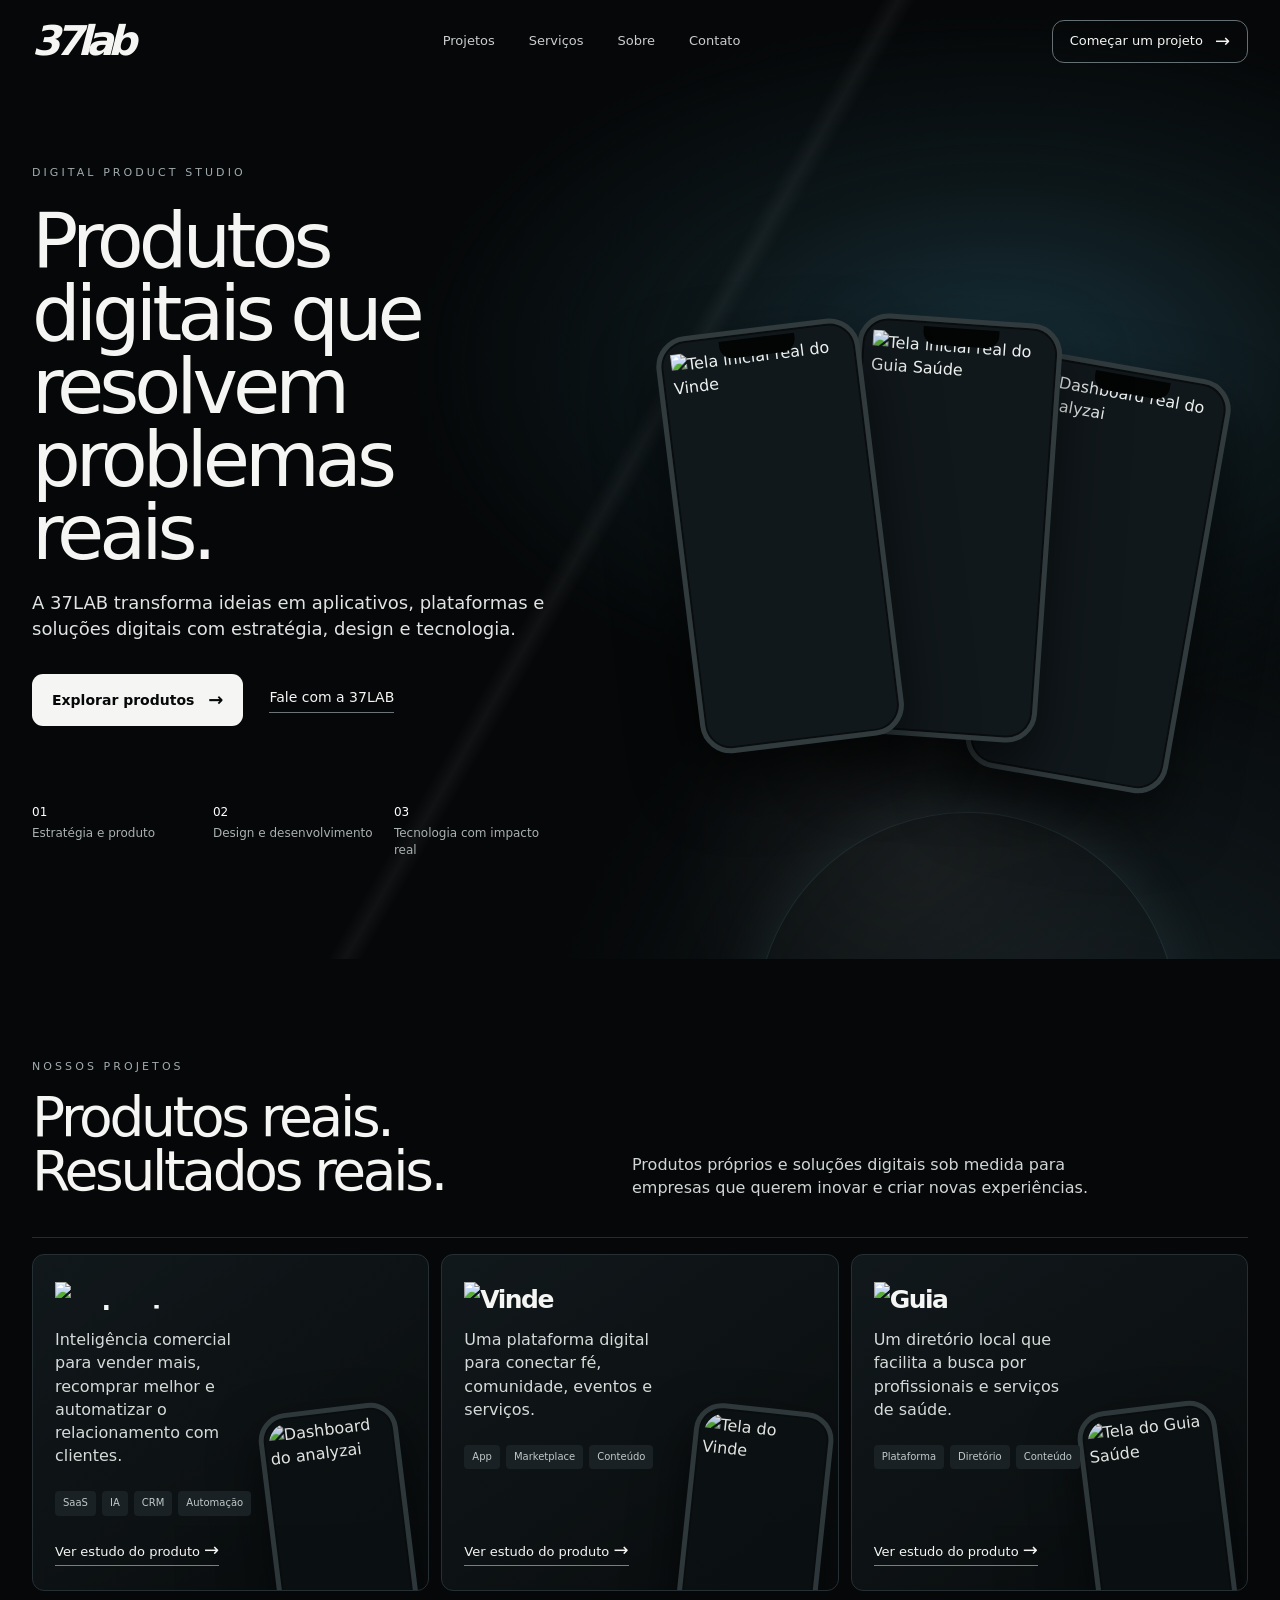
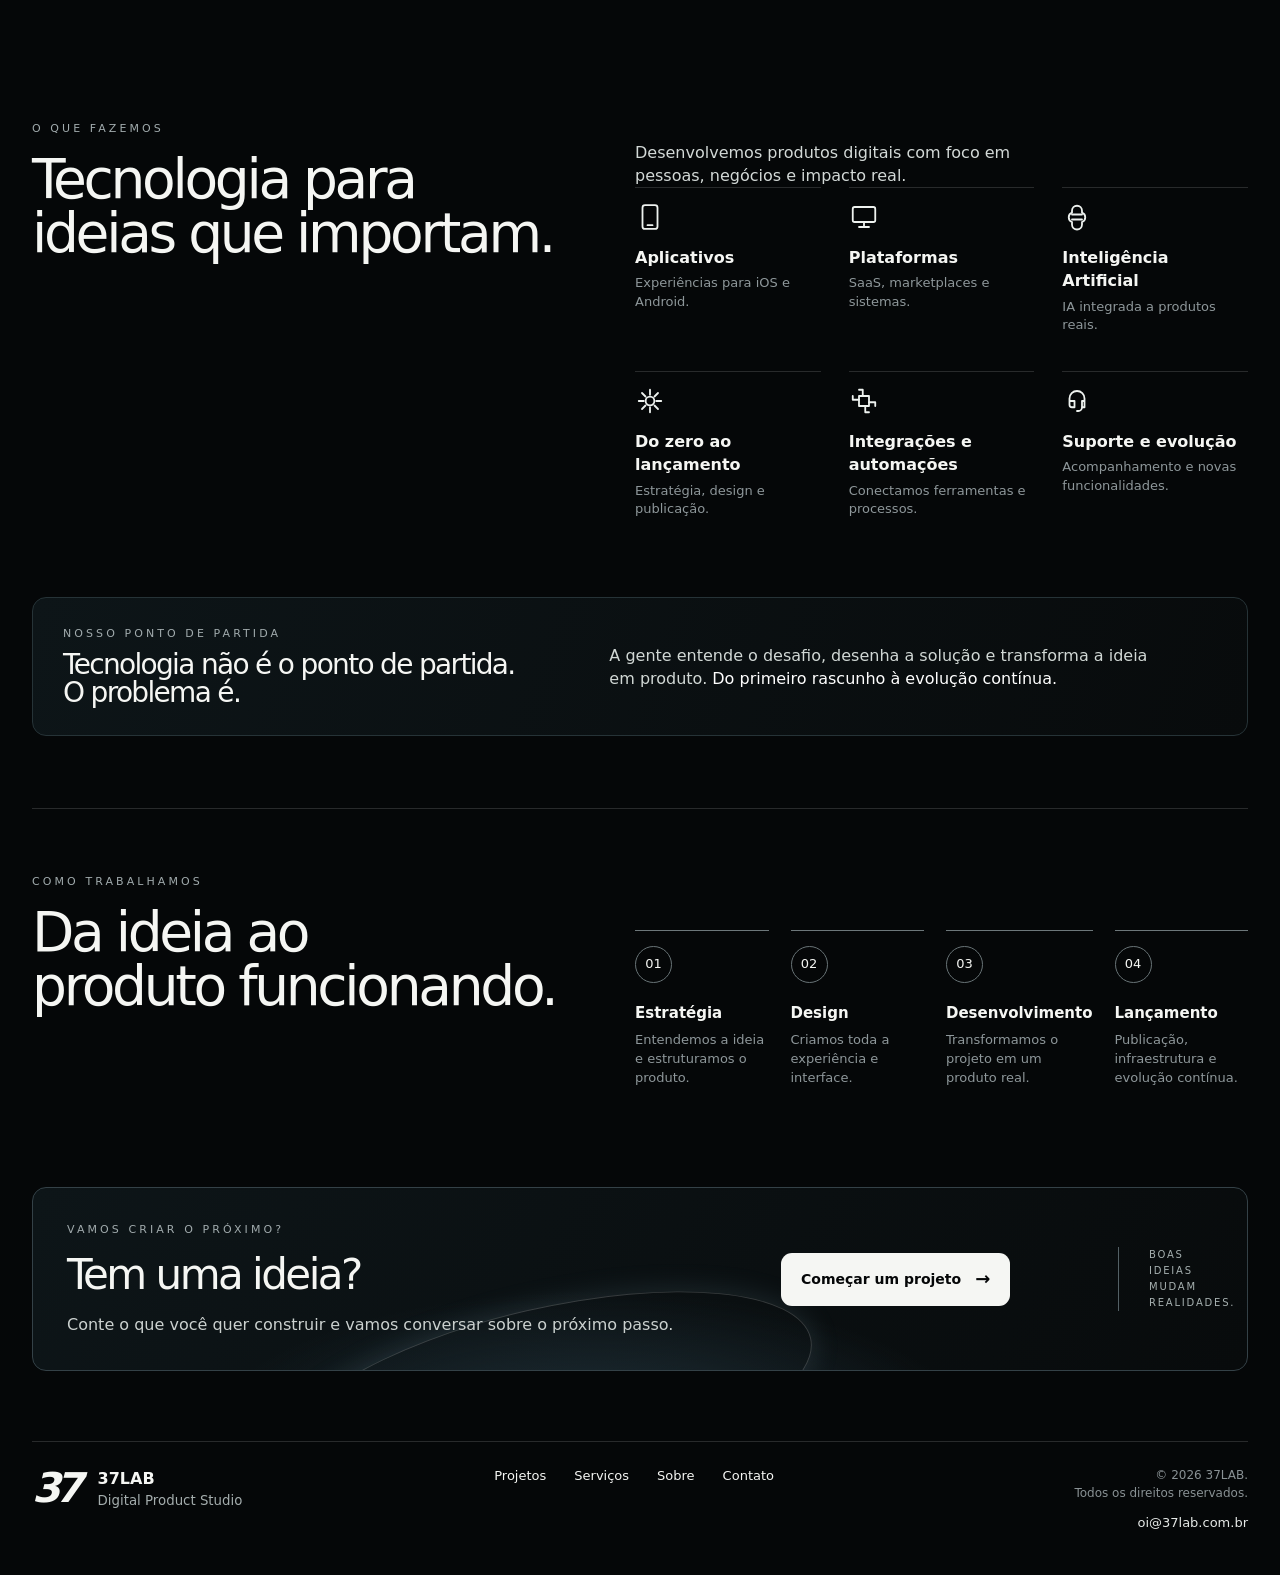
==== commit 85f92100: "fix: complete header logo with lab wordmark" ====
--- a/public/index.html
+++ b/public/index.html
@@ -45,7 +45,7 @@
     .menu-toggle{display:none;width:42px;height:38px;border:1px solid #657074;border-radius:10px;align-items:center;justify-content:center;font-size:20px}.mobile-menu{display:none}.reveal{opacity:0;transform:translateY(22px);transition:opacity .8s ease,transform .8s ease}.reveal.is-visible{opacity:1;transform:none}.project,.service,.step{transition:transform .35s ease,border-color .35s ease,background .35s ease}.project:hover{box-shadow:0 18px 45px rgba(0,0,0,.25)}.service:hover{transform:translateY(-5px)}.service:hover .icon{color:var(--blue)}.icon{width:30px;height:30px;color:#eef2ef}.icon svg{display:block;width:100%;height:100%;fill:none;stroke:currentColor;stroke-width:1.45;stroke-linecap:round;stroke-linejoin:round}.bar{animation:grow 1.2s cubic-bezier(.2,.75,.25,1) both;transform-origin:bottom}.bar:nth-child(2){animation-delay:.08s}.bar:nth-child(3){animation-delay:.16s}.bar:nth-child(4){animation-delay:.24s}.bar:nth-child(5){animation-delay:.32s}.bar:nth-child(6){animation-delay:.4s}@keyframes grow{from{transform:scaleY(0)}to{transform:scaleY(1)}}@keyframes float{0%,100%{translate:0 0}50%{translate:0 -8px}}.phone.one{animation:float 6s ease-in-out infinite}.phone.two{animation:float 6s ease-in-out -1.5s infinite}.phone.three{animation:float 6s ease-in-out -3s infinite}.hero:before{content:"";position:absolute;width:420px;height:420px;border-radius:50%;border:1px solid rgba(130,190,205,.14);right:8%;bottom:-275px;box-shadow:0 0 55px rgba(140,200,220,.1);transform:rotate(-20deg);pointer-events:none}.positioning{margin-top:78px;border:1px solid #263337;border-radius:14px;padding:28px 30px;background:linear-gradient(110deg,#0d1518,#080b0c);display:grid;grid-template-columns:1fr 1.2fr;gap:40px;align-items:center}.positioning h3{font-size:28px;line-height:1;letter-spacing:-.06em;font-weight:450;margin:9px 0 0}.positioning p{color:#d1d8d5;max-width:560px;margin:0;font-size:16px}.positioning p strong{color:#fff;font-weight:500}.primary:focus-visible,.outline:focus-visible,.text-link:focus-visible,.navlinks a:focus-visible,.menu-toggle:focus-visible{outline:2px solid var(--blue);outline-offset:4px}
     @media(max-width:900px){.menu-toggle{display:inline-flex}.navlinks{display:none}.mobile-menu{position:absolute;top:69px;left:18px;right:18px;padding:12px;border:1px solid #2f3b3f;border-radius:13px;background:rgba(8,12,14,.96);box-shadow:0 20px 50px rgba(0,0,0,.4)}.mobile-menu.open{display:grid}.mobile-menu a{padding:13px 10px;border-bottom:1px solid rgba(255,255,255,.08);font-size:14px}.mobile-menu a:last-child{border-bottom:0}.hero:before{right:-180px}.positioning{grid-template-columns:1fr;gap:14px;margin-top:54px}}
     @media(max-width:520px){.wrap{width:calc(100% - 28px)}header{padding:15px 0}.brand{font-size:34px}.outline{padding:9px 11px;font-size:11px}.hero{min-height:820px}.hero-grid{padding-top:100px}.hero h1{font-size:49px}.actions{align-items:flex-start;flex-direction:column;gap:17px}.hero-note{margin-top:48px;gap:8px}.hero-note div{font-size:10px}.phones{height:350px;margin-top:0;transform:translateX(11%)}.phone{width:124px;height:255px;border-width:3px;border-radius:19px;padding:7px}.phone.one{transform:rotate(-7deg) translate(-83px,5px)}.phone.two{transform:rotate(4deg) translate(4px,15px)}.phone.three{transform:rotate(10deg) translate(88px,27px)}.screen{border-radius:14px;padding:18px 5px 5px}.screen h3{font-size:11px;margin:7px 0 4px}.mini-logo{font-size:11px}.screen-card{padding:6px;margin-top:7px}.screen-card strong{font-size:8px}.chart{height:42px}.section-head h2,.split h2{font-size:42px}.section-head p{font-size:14px}.service-grid{grid-template-columns:1fr}.steps{grid-template-columns:1fr}.positioning{padding:22px}.positioning h3{font-size:25px}.positioning p{font-size:14px}.cta-box{padding:24px}.cta-box h2{font-size:37px}.footer-links{flex-wrap:wrap;gap:15px}}
-    body{overflow-x:hidden}.project h3,.project p,.project .tags{position:relative;z-index:2}.project .link{z-index:3}.project-art{position:absolute;right:16px;bottom:-96px;width:140px;border:5px solid #313b3e;border-radius:28px;padding:5px;background:#0b1113;transform:rotate(-7deg);box-shadow:0 22px 50px rgba(0,0,0,.6),inset 0 0 0 2px #0a0d0e;transition:transform .45s ease}.project-art img{display:block;width:100%;height:auto;border-radius:21px}.project:nth-child(2) .project-art{transform:rotate(6deg)}.project:hover .project-art{transform:rotate(-4deg) translateY(-10px)}.project:nth-child(2):hover .project-art{transform:rotate(3deg) translateY(-10px)}.project-art{z-index:0;opacity:.92}.project .tags{max-width:215px}.project p{max-width:205px}.service p{max-width:240px}.hero-copy,.section-head,.split,.cta-box,.footer-row{min-width:0}@media(max-width:700px){.project{padding-bottom:78px}.project-art{right:14px;bottom:-70px;width:112px;border-width:4px;border-radius:22px;padding:4px;opacity:.9}.project-art img{border-radius:16px}.project .link{bottom:22px}.section-head h2,.split h2{max-width:100%;overflow-wrap:anywhere}.cta-box .primary{max-width:100%;white-space:normal}}
+    body{overflow-x:hidden}.project h3,.project p,.project .tags{position:relative;z-index:2}.project .link{z-index:3}.project-art{position:absolute;right:16px;bottom:-96px;width:140px;border:5px solid #313b3e;border-radius:28px;padding:5px;background:#0b1113;transform:rotate(-7deg);box-shadow:0 22px 50px rgba(0,0,0,.6),inset 0 0 0 2px #0a0d0e;transition:transform .45s ease}.project-art img{display:block;width:100%;height:auto;border-radius:21px}.project:nth-child(2) .project-art{transform:rotate(6deg)}.project:hover .project-art{transform:rotate(-4deg) translateY(-10px)}.project:nth-child(2):hover .project-art{transform:rotate(3deg) translateY(-10px)}.project-art{z-index:0;opacity:.92}.project .tags{max-width:215px}.project p{max-width:205px}.service p{max-width:240px}.hero-copy,.section-head,.split,.cta-box,.footer-row{min-width:0}@media(max-width:700px){.project{padding-bottom:78px}.project-art{right:14px;bottom:-70px;width:112px;border-width:4px;border-radius:22px;padding:4px;opacity:.9}.project-art img{border-radius:16px}.project .link{left:auto;bottom:auto;display:inline-block;margin-top:22px}.section-head h2,.split h2{max-width:100%;overflow-wrap:anywhere}.cta-box .primary{max-width:100%;white-space:normal}}
     .project h3 .product-logo{display:block;height:28px;width:auto}.project{padding-bottom:74px}@media(min-width:901px) and (max-width:1240px){.project{padding-bottom:180px}.project .link{position:relative;left:auto;bottom:auto;display:inline-block;margin-top:24px}.project-art{width:118px;right:22px;bottom:-110px;border-width:4px;border-radius:24px;padding:4px}.project-art img{border-radius:18px}}
     @media(prefers-reduced-motion:reduce){html{scroll-behavior:auto}.reveal{opacity:1;transform:none;transition:none}.phone,.bar{animation:none}.project-art{transition:none}.project,.service,.step,.primary{transition:none}}
   </style>
@@ -56,7 +56,7 @@
   <meta property="og:image:alt" content="37LAB — Digital Product Studio">
 </head>
 <body>
-  <header><div class="wrap nav"><a class="brand" href="#top" aria-label="37LAB">37</a><nav class="navlinks"><a href="#projetos">Projetos</a><a href="#servicos">Serviços</a><a href="/sobre/">Sobre</a><a href="/contato/">Contato</a></nav><a class="outline" href="/contato/">Começar um projeto <span class="arrow">→</span></a><button class="menu-toggle" aria-label="Abrir menu" aria-expanded="false">☰</button></div><nav class="mobile-menu" aria-label="Menu mobile"><a href="#projetos">Projetos</a><a href="#servicos">Serviços</a><a href="/sobre/">Sobre</a><a href="/contato/">Contato</a></nav></header>
+  <header><div class="wrap nav"><a class="brand" href="#top" aria-label="37LAB"><span class="brand-number">37</span><span class="brand-lab">lab</span></a><nav class="navlinks"><a href="#projetos">Projetos</a><a href="#servicos">Serviços</a><a href="/sobre/">Sobre</a><a href="/contato/">Contato</a></nav><a class="outline" href="/contato/">Começar um projeto <span class="arrow">→</span></a><button class="menu-toggle" aria-label="Abrir menu" aria-expanded="false">☰</button></div><nav class="mobile-menu" aria-label="Menu mobile"><a href="#projetos">Projetos</a><a href="#servicos">Serviços</a><a href="/sobre/">Sobre</a><a href="/contato/">Contato</a></nav></header>
   <main id="top">
     <section class="hero"><div class="wrap hero-grid"><div class="hero-copy"><div class="eyebrow">Digital product studio</div><h1>Produtos digitais que resolvem problemas reais.</h1><p>A 37LAB transforma ideias em aplicativos, plataformas e soluções digitais com estratégia, design e tecnologia.</p><div class="actions"><a class="primary" href="#projetos">Explorar produtos <span class="arrow">→</span></a><a class="text-link" href="/contato/">Fale com a 37LAB</a></div><div class="hero-note"><div><b>01</b>Estratégia e produto</div><div><b>02</b>Design e desenvolvimento</div><div><b>03</b>Tecnologia com impacto real</div></div></div><div class="phones" aria-label="Mockups dos produtos Vinde, analyzai e Guia Saúde"><div class="phone one real-home-screen"><img src="/projetos/vinde/vinde-hoje.webp" alt="Tela inicial real do Vinde"></div><div class="phone two real-home-screen"><img src="/projetos/guia-saude/gs-home.webp" alt="Tela inicial real do Guia Saúde"></div><div class="phone three real-home-screen"><img src="/projetos/analyzai/az-app-dashboard.webp" alt="Dashboard real do analyzai"></div></div></div></section>
     <section id="projetos"><div class="wrap"><div class="section-head"><div><div class="eyebrow">Nossos projetos</div><h2>Produtos reais.<br>Resultados reais.</h2></div><p>Produtos próprios e soluções digitais sob medida para empresas que querem inovar e criar novas experiências.</p></div><div class="projects"><article class="project"><h3><img class="product-logo" src="/logos/analyzai.svg" alt="analyzai" width="112" height="28"></h3><p>Inteligência comercial para vender mais, recomprar melhor e automatizar o relacionamento com clientes.</p><div class="tags"><span class="tag">SaaS</span><span class="tag">IA</span><span class="tag">CRM</span><span class="tag">Automação</span></div><a class="link" href="projetos/analyzai/">Ver estudo do produto <span class="arrow">→</span></a><div class="project-art"><img src="/projetos/analyzai/az-app-dashboard.webp" alt="Dashboard do analyzai" loading="lazy" width="784" height="1692"></div></article><article class="project"><h3><img class="product-logo" src="/logos/vinde.svg" alt="Vinde" width="124" height="30"></h3><p>Uma plataforma digital para conectar fé, comunidade, eventos e serviços.</p><div class="tags"><span class="tag">App</span><span class="tag">Marketplace</span><span class="tag">Conteúdo</span></div><a class="link" href="projetos/vinde/">Ver estudo do produto <span class="arrow">→</span></a><div class="project-art"><img src="/projetos/vinde/vinde-hoje.webp" alt="Tela do Vinde" loading="lazy" width="784" height="1692"></div></article><article class="project"><h3><img class="product-logo" src="/logos/guia-saude.svg" alt="Guia Saúde" width="142" height="30"></h3><p>Um diretório local que facilita a busca por profissionais e serviços de saúde.</p><div class="tags"><span class="tag">Plataforma</span><span class="tag">Diretório</span><span class="tag">Conteúdo</span></div><a class="link" href="projetos/guia-saude/">Ver estudo do produto <span class="arrow">→</span></a><div class="project-art"><img src="/projetos/guia-saude/gs-home.webp" alt="Tela do Guia Saúde" loading="lazy" width="784" height="1703"></div></article></div></div></section>
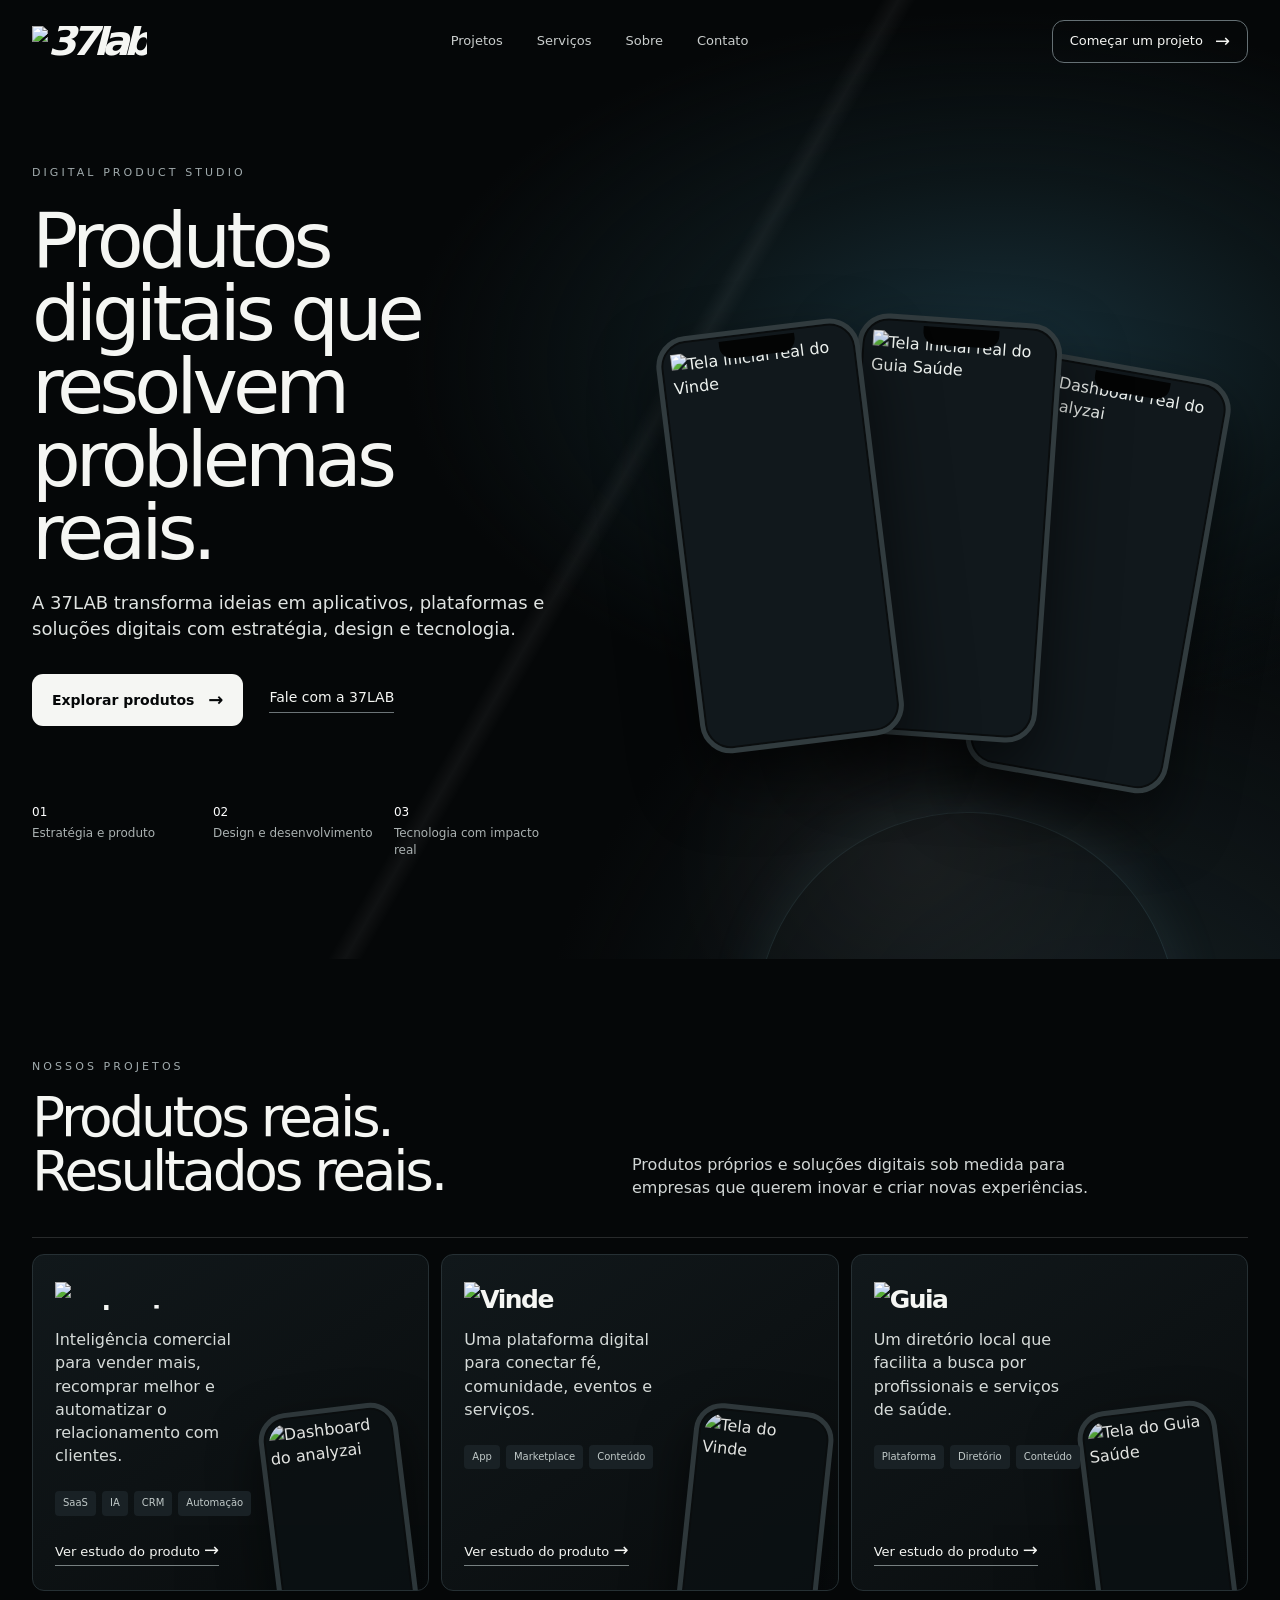
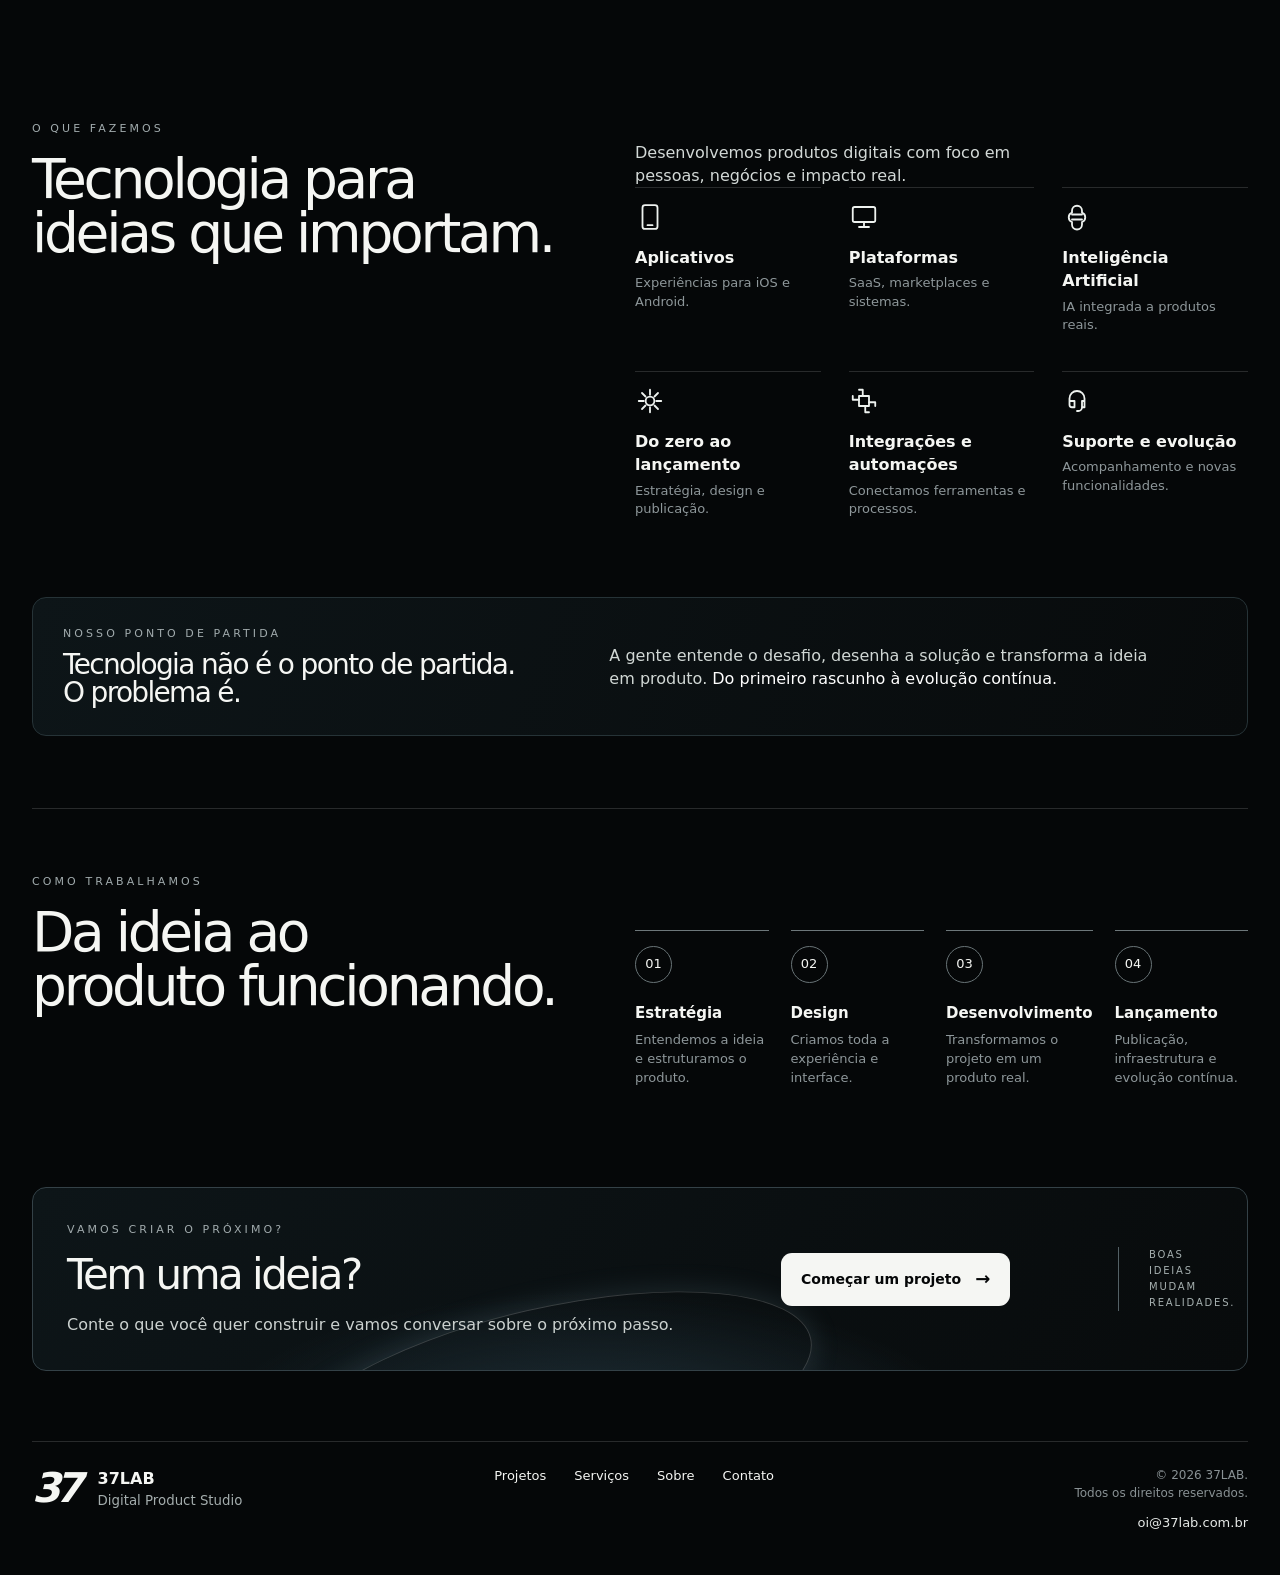
==== commit 98b5b9b5: "fix: use approved 37lab image in site headers" ====
--- a/public/index.html
+++ b/public/index.html
@@ -56,7 +56,7 @@
   <meta property="og:image:alt" content="37LAB — Digital Product Studio">
 </head>
 <body>
-  <header><div class="wrap nav"><a class="brand" href="#top" aria-label="37LAB"><span class="brand-number">37</span><span class="brand-lab">lab</span></a><nav class="navlinks"><a href="#projetos">Projetos</a><a href="#servicos">Serviços</a><a href="/sobre/">Sobre</a><a href="/contato/">Contato</a></nav><a class="outline" href="/contato/">Começar um projeto <span class="arrow">→</span></a><button class="menu-toggle" aria-label="Abrir menu" aria-expanded="false">☰</button></div><nav class="mobile-menu" aria-label="Menu mobile"><a href="#projetos">Projetos</a><a href="#servicos">Serviços</a><a href="/sobre/">Sobre</a><a href="/contato/">Contato</a></nav></header>
+  <header><div class="wrap nav"><a class="brand" href="#top" aria-label="37LAB"><img class="brand-image" src="/logos/37lab.png" alt="37lab" width="744" height="352"></a><nav class="navlinks"><a href="#projetos">Projetos</a><a href="#servicos">Serviços</a><a href="/sobre/">Sobre</a><a href="/contato/">Contato</a></nav><a class="outline" href="/contato/">Começar um projeto <span class="arrow">→</span></a><button class="menu-toggle" aria-label="Abrir menu" aria-expanded="false">☰</button></div><nav class="mobile-menu" aria-label="Menu mobile"><a href="#projetos">Projetos</a><a href="#servicos">Serviços</a><a href="/sobre/">Sobre</a><a href="/contato/">Contato</a></nav></header>
   <main id="top">
     <section class="hero"><div class="wrap hero-grid"><div class="hero-copy"><div class="eyebrow">Digital product studio</div><h1>Produtos digitais que resolvem problemas reais.</h1><p>A 37LAB transforma ideias em aplicativos, plataformas e soluções digitais com estratégia, design e tecnologia.</p><div class="actions"><a class="primary" href="#projetos">Explorar produtos <span class="arrow">→</span></a><a class="text-link" href="/contato/">Fale com a 37LAB</a></div><div class="hero-note"><div><b>01</b>Estratégia e produto</div><div><b>02</b>Design e desenvolvimento</div><div><b>03</b>Tecnologia com impacto real</div></div></div><div class="phones" aria-label="Mockups dos produtos Vinde, analyzai e Guia Saúde"><div class="phone one real-home-screen"><img src="/projetos/vinde/vinde-hoje.webp" alt="Tela inicial real do Vinde"></div><div class="phone two real-home-screen"><img src="/projetos/guia-saude/gs-home.webp" alt="Tela inicial real do Guia Saúde"></div><div class="phone three real-home-screen"><img src="/projetos/analyzai/az-app-dashboard.webp" alt="Dashboard real do analyzai"></div></div></div></section>
     <section id="projetos"><div class="wrap"><div class="section-head"><div><div class="eyebrow">Nossos projetos</div><h2>Produtos reais.<br>Resultados reais.</h2></div><p>Produtos próprios e soluções digitais sob medida para empresas que querem inovar e criar novas experiências.</p></div><div class="projects"><article class="project"><h3><img class="product-logo" src="/logos/analyzai.svg" alt="analyzai" width="112" height="28"></h3><p>Inteligência comercial para vender mais, recomprar melhor e automatizar o relacionamento com clientes.</p><div class="tags"><span class="tag">SaaS</span><span class="tag">IA</span><span class="tag">CRM</span><span class="tag">Automação</span></div><a class="link" href="projetos/analyzai/">Ver estudo do produto <span class="arrow">→</span></a><div class="project-art"><img src="/projetos/analyzai/az-app-dashboard.webp" alt="Dashboard do analyzai" loading="lazy" width="784" height="1692"></div></article><article class="project"><h3><img class="product-logo" src="/logos/vinde.svg" alt="Vinde" width="124" height="30"></h3><p>Uma plataforma digital para conectar fé, comunidade, eventos e serviços.</p><div class="tags"><span class="tag">App</span><span class="tag">Marketplace</span><span class="tag">Conteúdo</span></div><a class="link" href="projetos/vinde/">Ver estudo do produto <span class="arrow">→</span></a><div class="project-art"><img src="/projetos/vinde/vinde-hoje.webp" alt="Tela do Vinde" loading="lazy" width="784" height="1692"></div></article><article class="project"><h3><img class="product-logo" src="/logos/guia-saude.svg" alt="Guia Saúde" width="142" height="30"></h3><p>Um diretório local que facilita a busca por profissionais e serviços de saúde.</p><div class="tags"><span class="tag">Plataforma</span><span class="tag">Diretório</span><span class="tag">Conteúdo</span></div><a class="link" href="projetos/guia-saude/">Ver estudo do produto <span class="arrow">→</span></a><div class="project-art"><img src="/projetos/guia-saude/gs-home.webp" alt="Tela do Guia Saúde" loading="lazy" width="784" height="1703"></div></article></div></div></section>
